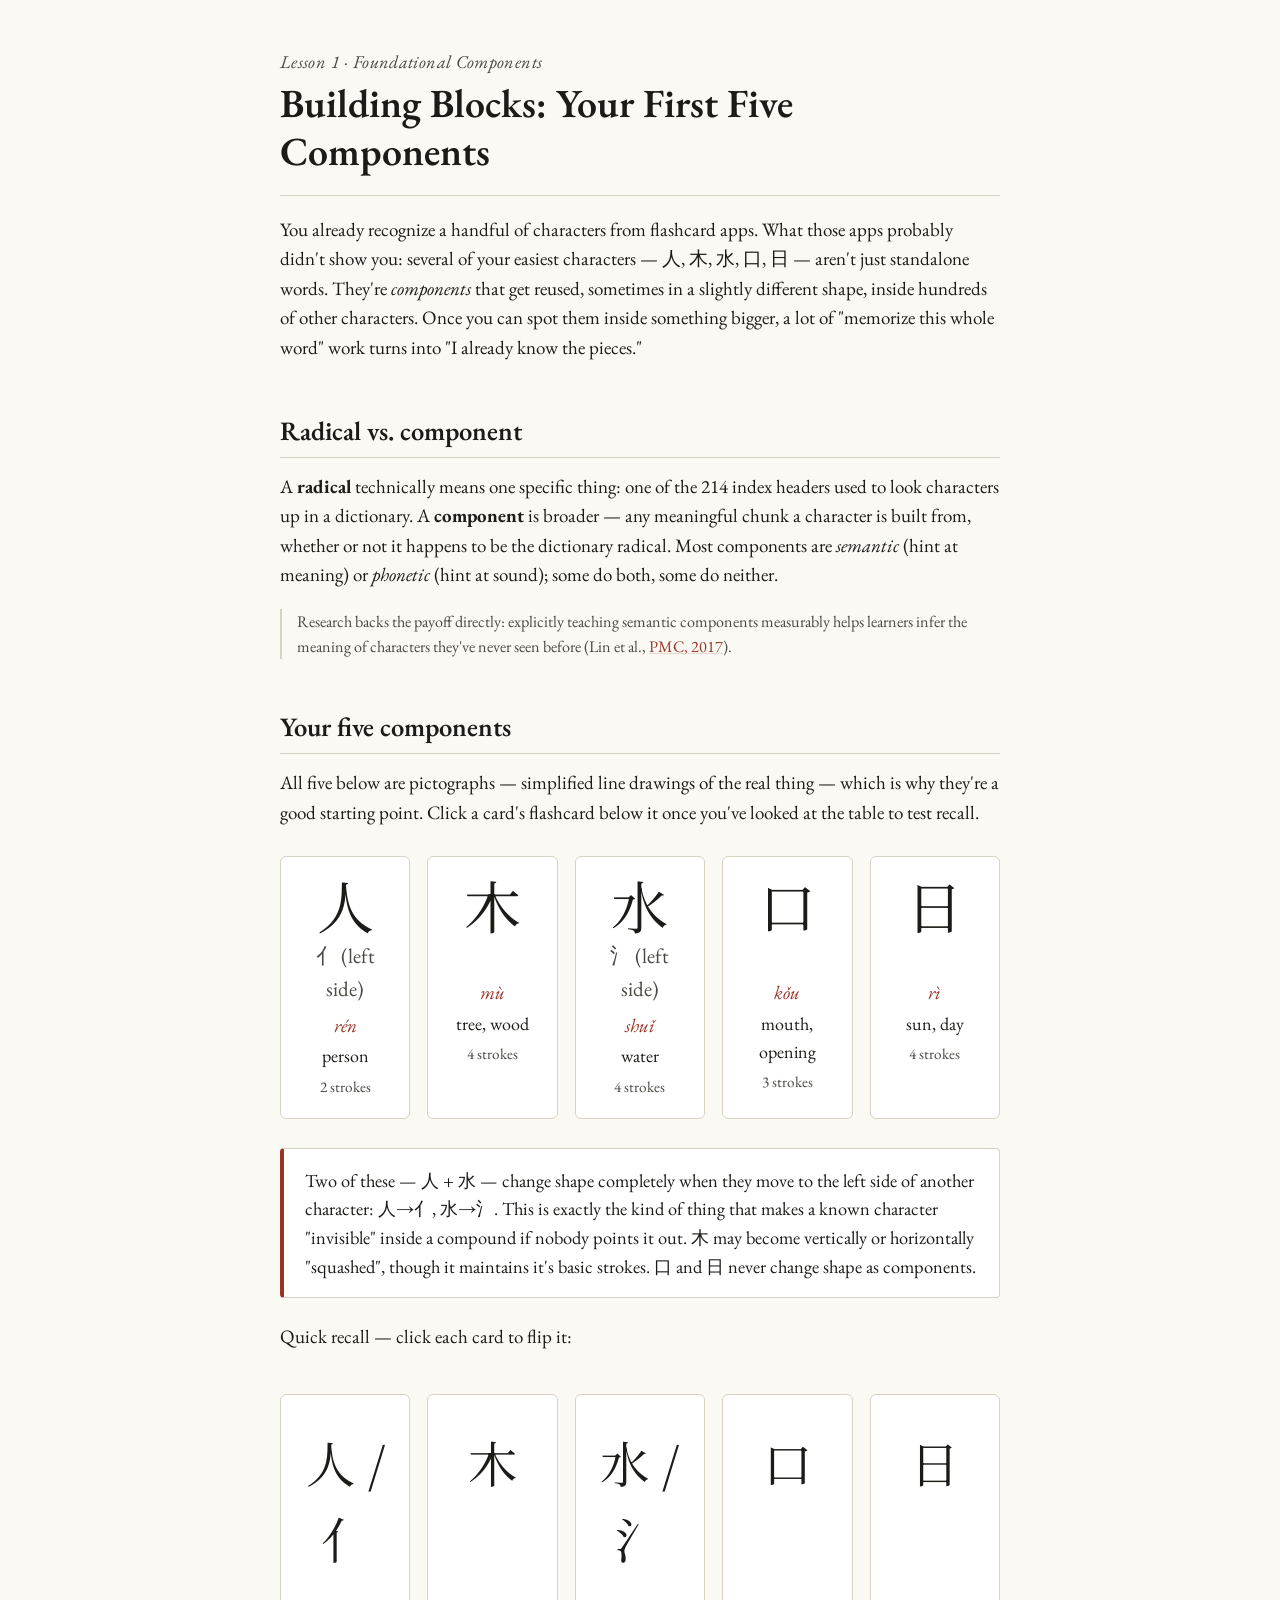
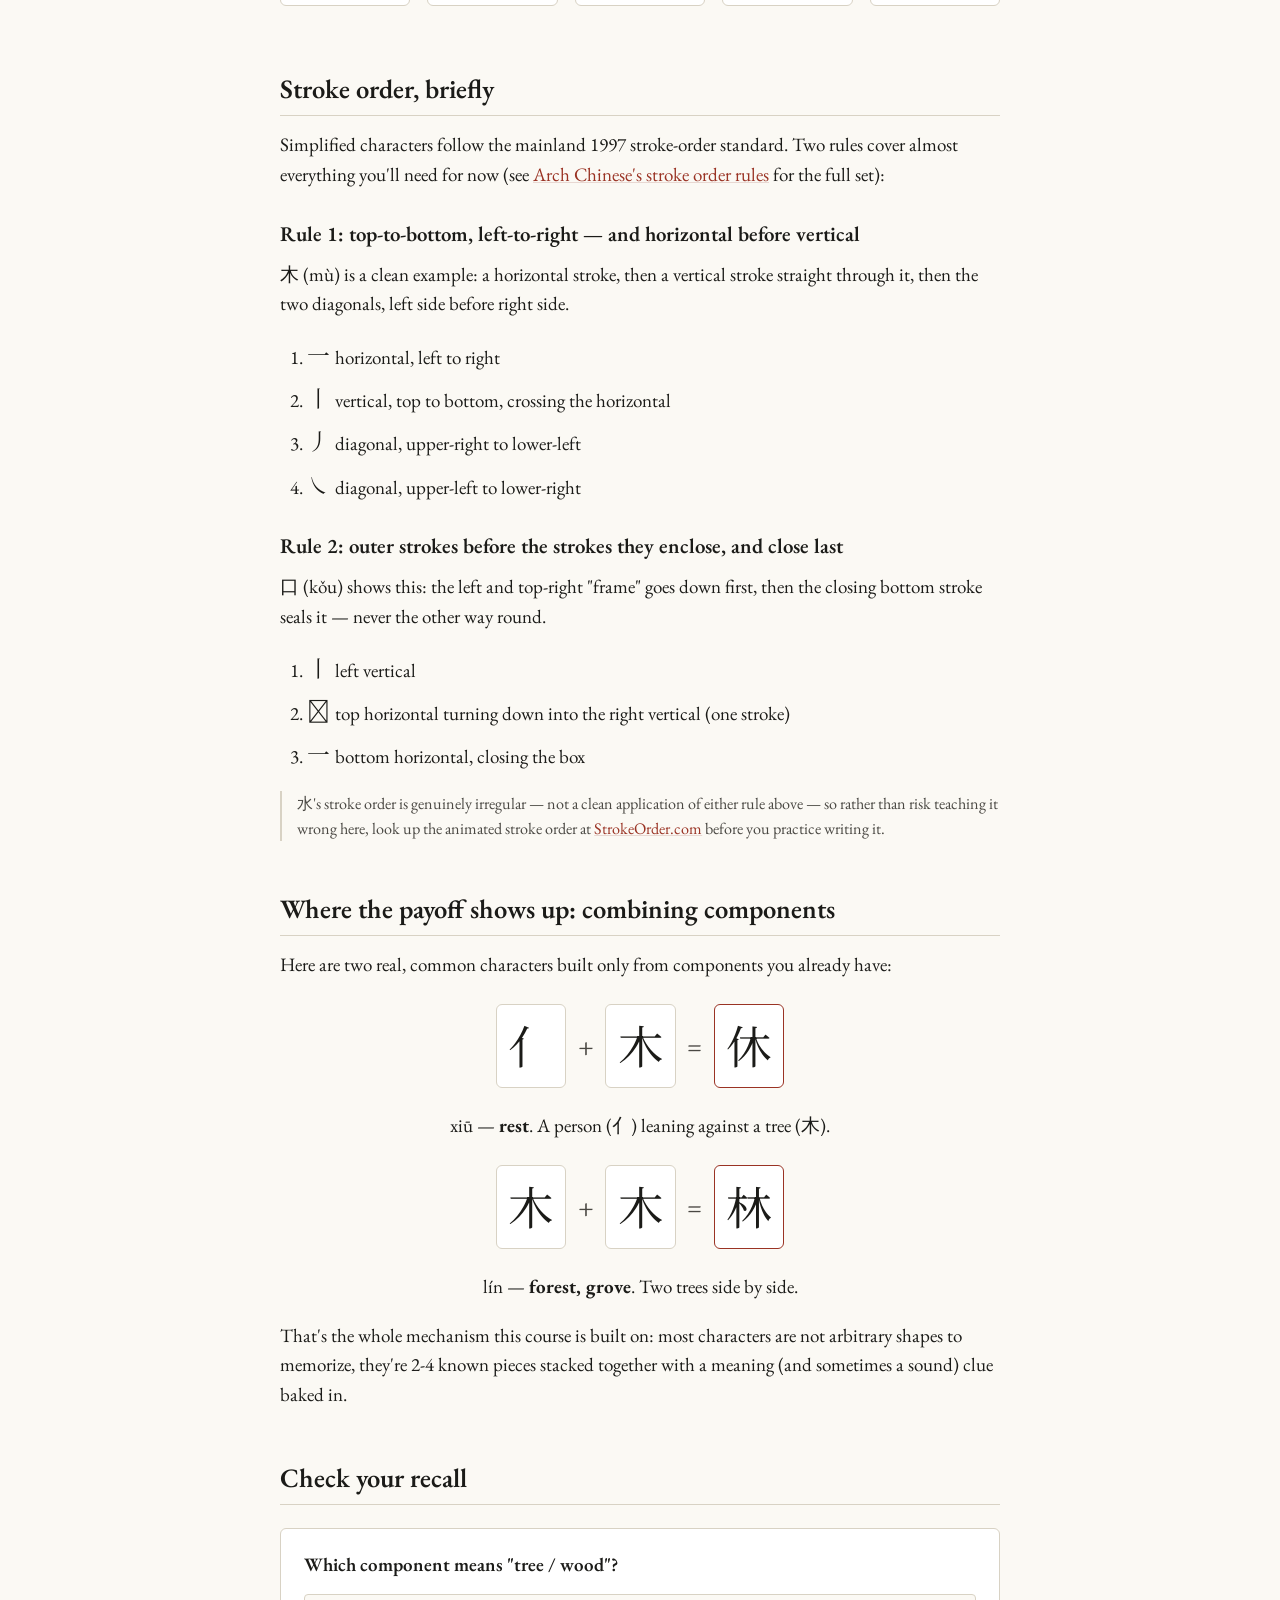
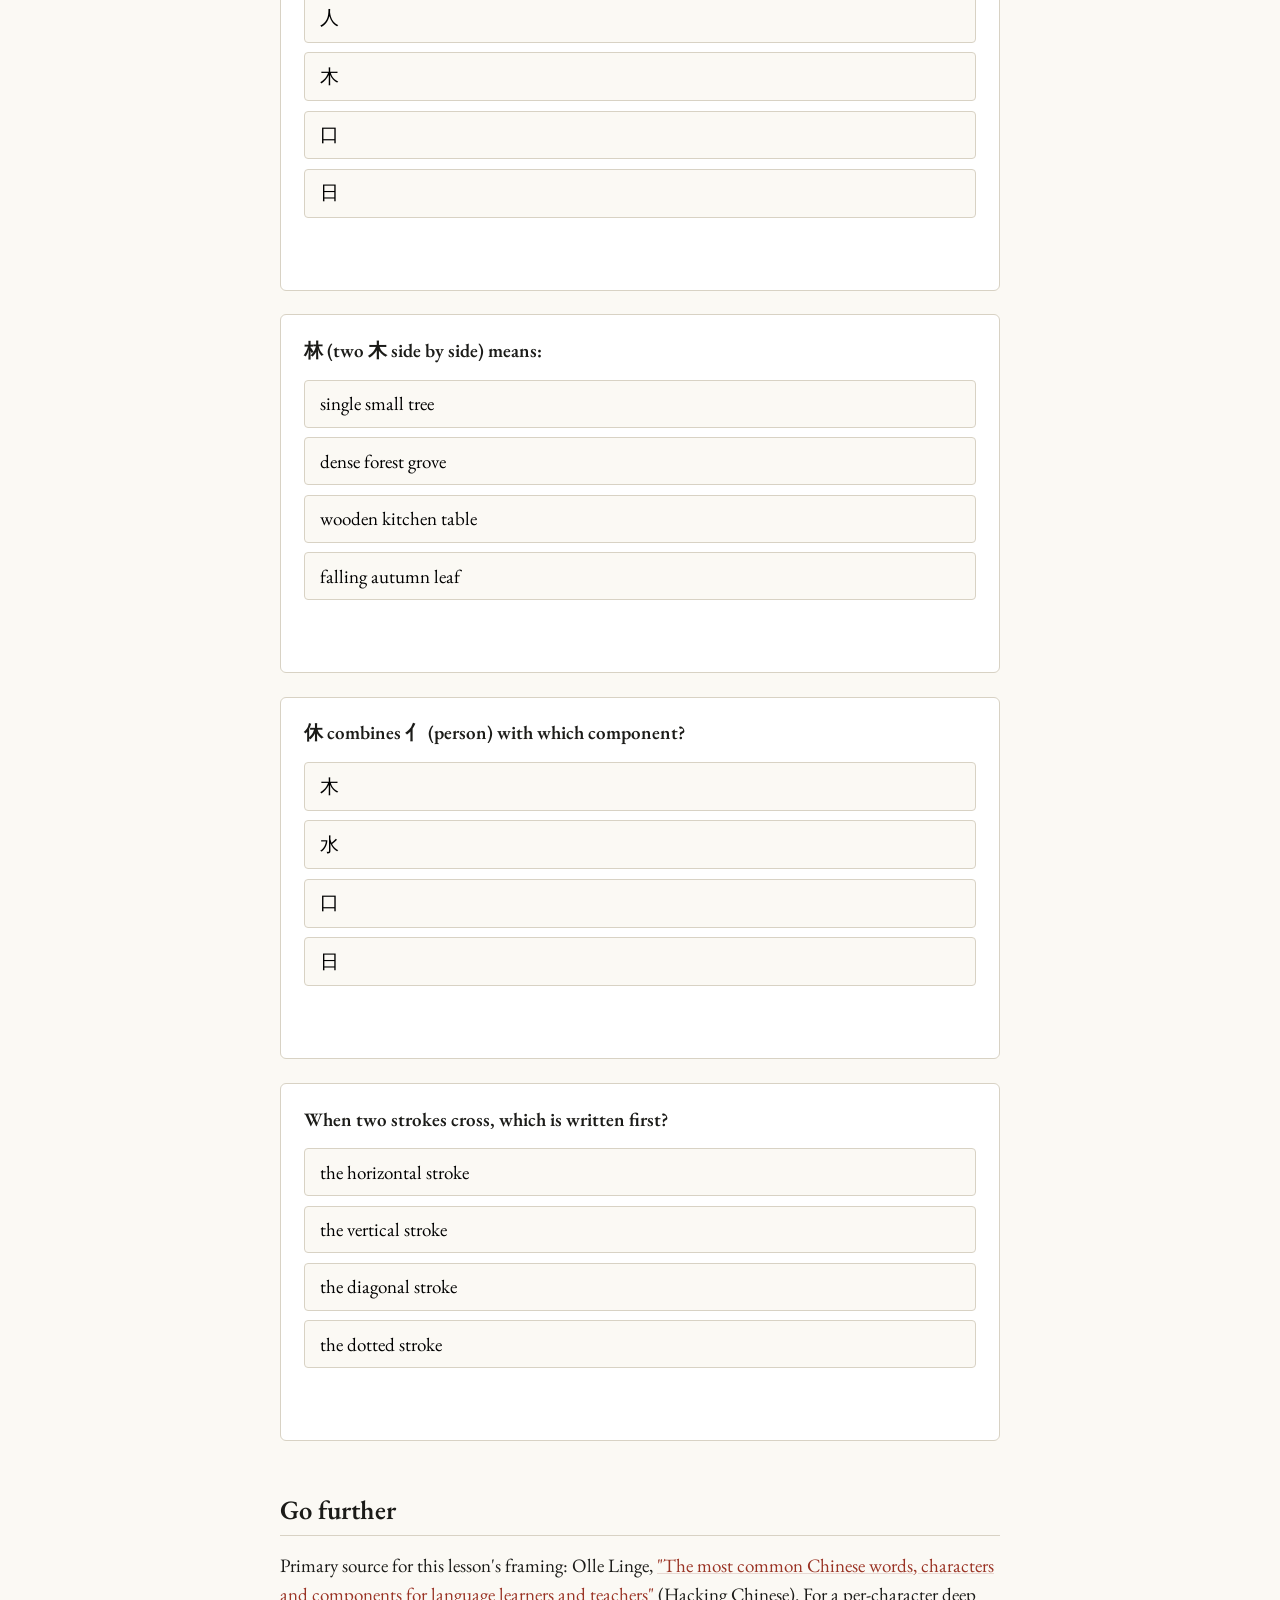
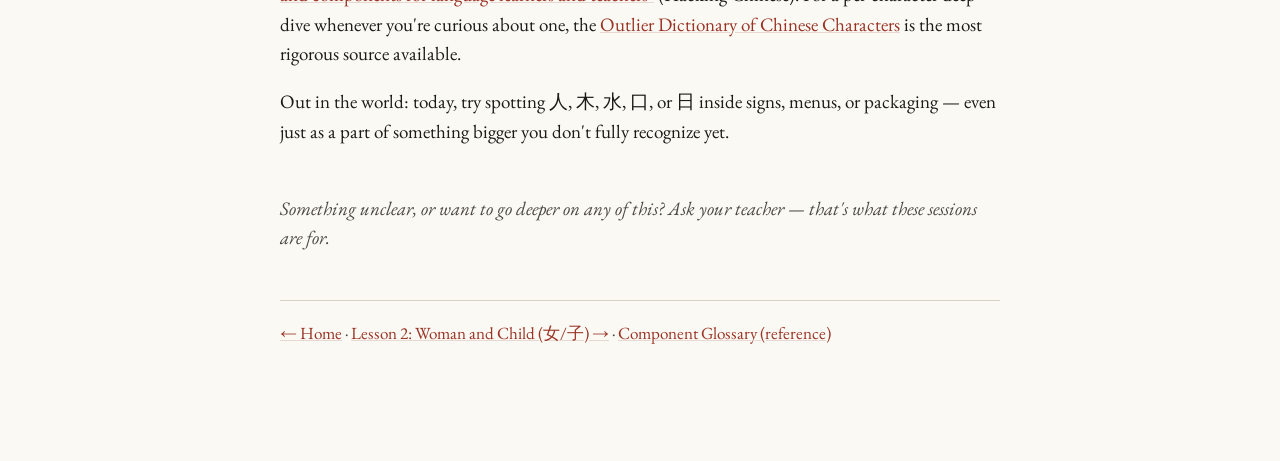
==== public_html/lessons/0001-foundational-components.html @ 195a49df "First commit" ====
<!DOCTYPE html>
<html lang="en">
<head>
<meta charset="UTF-8">
<title>Lesson 1 — Building Blocks: Your First Five Components</title>
<link rel="stylesheet" href="../assets/style.css">
</head>
<body>
<div class="page">

  <header class="lesson-header">
    <p class="kicker">Lesson 1 · Foundational Components</p>
    <h1>Building Blocks: Your First Five Components</h1>
  </header>

  <p>You already recognize a handful of characters from flashcard apps. What those apps probably didn't show you: several of your easiest characters — 人, 木, 水, 口, 日 — aren't just standalone words. They're <em>components</em> that get reused, sometimes in a slightly different shape, inside hundreds of other characters. Once you can spot them inside something bigger, a lot of "memorize this whole word" work turns into "I already know the pieces."</p>

  <h2>Radical vs. component</h2>
  <p>A <strong>radical</strong> technically means one specific thing: one of the 214 index headers used to look characters up in a dictionary. A <strong>component</strong> is broader — any meaningful chunk a character is built from, whether or not it happens to be the dictionary radical. Most components are <em>semantic</em> (hint at meaning) or <em>phonetic</em> (hint at sound); some do both, some do neither.
  <p class="sidenote">Research backs the payoff directly: explicitly teaching semantic components measurably helps learners infer the meaning of characters they've never seen before (Lin et al., <a href="https://www.ncbi.nlm.nih.gov/pmc/articles/PMC5660119/">PMC, 2017</a>).</p>

  <h2>Your five components</h2>
  <p>All five below are pictographs — simplified line drawings of the real thing — which is why they're a good starting point. Click a card's flashcard below it once you've looked at the table to test recall.</p>

  <div class="card-grid">
    <div class="char-card">
      <div class="glyph">人</div>
      <div class="variant">亻 (left side)</div>
      <div class="pinyin">rén</div>
      <div class="meaning">person</div>
      <div class="strokes">2 strokes</div>
    </div>
    <div class="char-card">
      <div class="glyph">木</div>
      <div class="variant">&nbsp;</div>
      <div class="pinyin">mù</div>
      <div class="meaning">tree, wood</div>
      <div class="strokes">4 strokes</div>
    </div>
    <div class="char-card">
      <div class="glyph">水</div>
      <div class="variant">氵 (left side)</div>
      <div class="pinyin">shuǐ</div>
      <div class="meaning">water</div>
      <div class="strokes">4 strokes</div>
    </div>
    <div class="char-card">
      <div class="glyph">口</div>
      <div class="variant">&nbsp;</div>
      <div class="pinyin">kǒu</div>
      <div class="meaning">mouth, opening</div>
      <div class="strokes">3 strokes</div>
    </div>
    <div class="char-card">
      <div class="glyph">日</div>
      <div class="variant">&nbsp;</div>
      <div class="pinyin">rì</div>
      <div class="meaning">sun, day</div>
      <div class="strokes">4 strokes</div>
    </div>
  </div>

  <div class="callout">
    Two of these — 人 + 水 — change shape completely when they move to the left side of another character: 人→亻, 水→氵. This is exactly the kind of thing that makes a known character "invisible" inside a compound if nobody points it out. 木 may become vertically or horizontally "squashed", though it maintains it's basic strokes. 口 and 日 never change shape as components.
  </div>

  <p>Quick recall — click each card to flip it:</p>
  <div class="card-grid">
    <div class="flashcard"><div class="front">人 / 亻</div><div class="back">rén — person</div></div>
    <div class="flashcard"><div class="front">木</div><div class="back">mù — tree, wood</div></div>
    <div class="flashcard"><div class="front">水 / 氵</div><div class="back">shuǐ — water</div></div>
    <div class="flashcard"><div class="front">口</div><div class="back">kǒu — mouth, opening</div></div>
    <div class="flashcard"><div class="front">日</div><div class="back">rì — sun, day</div></div>
  </div>

  <h2>Stroke order, briefly</h2>
  <p>Simplified characters follow the mainland 1997 stroke-order standard. Two rules cover almost everything you'll need for now (see <a href="https://www.archchinese.com/chinese_stroke_order_rules.html">Arch Chinese's stroke order rules</a> for the full set):</p>

  <h3>Rule 1: top-to-bottom, left-to-right — and horizontal before vertical</h3>
  <p>木 (mù) is a clean example: a horizontal stroke, then a vertical stroke straight through it, then the two diagonals, left side before right side.</p>
  <ol class="stroke-steps">
    <li><span class="stroke-glyph">一</span>horizontal, left to right</li>
    <li><span class="stroke-glyph">丨</span>vertical, top to bottom, crossing the horizontal</li>
    <li><span class="stroke-glyph">丿</span>diagonal, upper-right to lower-left</li>
    <li><span class="stroke-glyph">㇏</span>diagonal, upper-left to lower-right</li>
  </ol>

  <h3>Rule 2: outer strokes before the strokes they enclose, and close last</h3>
  <p>口 (kǒu) shows this: the left and top-right "frame" goes down first, then the closing bottom stroke seals it — never the other way round.</p>
  <ol class="stroke-steps">
    <li><span class="stroke-glyph">丨</span>left vertical</li>
    <li><span class="stroke-glyph">𠃍</span>top horizontal turning down into the right vertical (one stroke)</li>
    <li><span class="stroke-glyph">一</span>bottom horizontal, closing the box</li>
  </ol>

  <p class="sidenote">水's stroke order is genuinely irregular — not a clean application of either rule above — so rather than risk teaching it wrong here, look up the animated stroke order at <a href="https://www.strokeorder.com/">StrokeOrder.com</a> before you practice writing it.</p>

  <h2>Where the payoff shows up: combining components</h2>
  <p>Here are two real, common characters built only from components you already have:</p>

  <div class="breakdown">
    <span class="piece">亻</span><span class="op">+</span><span class="piece">木</span><span class="eq">=</span><span class="result">休</span>
  </div>
  <p style="text-align:center">xiū — <strong>rest</strong>. A person (亻) leaning against a tree (木).</p>

  <div class="breakdown">
    <span class="piece">木</span><span class="op">+</span><span class="piece">木</span><span class="eq">=</span><span class="result">林</span>
  </div>
  <p style="text-align:center">lín — <strong>forest, grove</strong>. Two trees side by side.</p>

  <p>That's the whole mechanism this course is built on: most characters are not arbitrary shapes to memorize, they're 2-4 known pieces stacked together with a meaning (and sometimes a sound) clue baked in.</p>

  <h2>Check your recall</h2>

  <div class="quiz-mc" data-answer="2">
    <p class="quiz-question">Which component means "tree / wood"?</p>
    <div class="quiz-options">
      <button>人</button>
      <button>木</button>
      <button>口</button>
      <button>日</button>
    </div>
    <p class="quiz-feedback"></p>
  </div>

  <div class="quiz-mc" data-answer="2">
    <p class="quiz-question">林 (two 木 side by side) means:</p>
    <div class="quiz-options">
      <button>single small tree</button>
      <button>dense forest grove</button>
      <button>wooden kitchen table</button>
      <button>falling autumn leaf</button>
    </div>
    <p class="quiz-feedback"></p>
  </div>

  <div class="quiz-mc" data-answer="1">
    <p class="quiz-question">休 combines 亻 (person) with which component?</p>
    <div class="quiz-options">
      <button>木</button>
      <button>水</button>
      <button>口</button>
      <button>日</button>
    </div>
    <p class="quiz-feedback"></p>
  </div>

  <div class="quiz-mc" data-answer="1">
    <p class="quiz-question">When two strokes cross, which is written first?</p>
    <div class="quiz-options">
      <button>the horizontal stroke</button>
      <button>the vertical stroke</button>
      <button>the diagonal stroke</button>
      <button>the dotted stroke</button>
    </div>
    <p class="quiz-feedback"></p>
  </div>

  <h2>Go further</h2>
  <p>Primary source for this lesson's framing: Olle Linge, <a href="https://www.hackingchinese.com/the-most-common-chinese-words-characters-and-components-for-language-learners-and-teachers/">"The most common Chinese words, characters and components for language learners and teachers"</a> (Hacking Chinese). For a per-character deep dive whenever you're curious about one, the <a href="https://www.outlier-linguistics.com/products/outlier-dictionary-of-chinese-characters">Outlier Dictionary of Chinese Characters</a> is the most rigorous source available.</p>

  <p>Out in the world: today, try spotting 人, 木, 水, 口, or 日 inside signs, menus, or packaging — even just as a part of something bigger you don't fully recognize yet.</p>

  <p class="ask-teacher">Something unclear, or want to go deeper on any of this? Ask your teacher — that's what these sessions are for.</p>

  <nav class="lesson-nav">
    <a href="../index.html">← Home</a> ·
    <a href="0002-woman-and-child.html">Lesson 2: Woman and Child (女/子) →</a> ·
    <a href="../reference/components-glossary.html">Component Glossary (reference)</a>
  </nav>

</div>
<script src="../assets/quiz.js"></script>
</body>
</html>
---- public_html/assets/style.css ----
/* Shared stylesheet for the Simplified Hanzi teaching workspace.
   Tufte-influenced: generous whitespace, restrained color, type does the work. */

@import url('https://fonts.googleapis.com/css2?family=Noto+Serif+SC:wght@400;500;700&family=EB+Garamond:ital,wght@0,400;0,600;1,400&display=swap');

:root {
  --paper: #fbf9f4;
  --ink: #1b1b18;
  --ink-soft: #4a4843;
  --rule: #d8d2c4;
  --accent: #9a3324;
  --accent-soft: #e8d8d2;
  --good: #2f6f4f;
  --good-soft: #dcebe2;
  --bad: #9a3324;
  --bad-soft: #f3ddd8;
  --card: #ffffff;
  --max-width: 720px;
}

* { box-sizing: border-box; }

html { font-size: 19px; }

body {
  margin: 0;
  padding: 0 1.5rem 6rem;
  background: var(--paper);
  color: var(--ink);
  font-family: 'EB Garamond', 'Iowan Old Style', Georgia, serif;
  line-height: 1.55;
}

.page {
  max-width: var(--max-width);
  margin: 0 auto;
}

header.lesson-header {
  padding-top: 2.5rem;
  margin-bottom: 1rem;
  border-bottom: 1px solid var(--rule);
}

header.lesson-header .kicker {
  font-family: 'EB Garamond', serif;
  font-style: italic;
  color: var(--ink-soft);
  font-size: 0.95rem;
  letter-spacing: 0.02em;
  margin: 0 0 0.25rem;
}

h1 {
  font-size: 2.1rem;
  font-weight: 600;
  margin: 0 0 1rem;
  line-height: 1.2;
}

h2 {
  font-size: 1.4rem;
  font-weight: 600;
  margin: 2.5rem 0 0.75rem;
  border-bottom: 1px solid var(--rule);
  padding-bottom: 0.3rem;
}

h3 {
  font-size: 1.1rem;
  font-weight: 600;
  margin: 1.5rem 0 0.5rem;
}

p { margin: 0 0 1rem; }

a { color: var(--accent); text-decoration: underline; text-decoration-color: var(--accent-soft); }
a:hover { text-decoration-color: var(--accent); }

.hanzi, .han {
  font-family: 'Noto Serif SC', 'Songti SC', 'PingFang SC', 'Microsoft YaHei', serif;
}

/* --- Component / character cards --- */

.card-grid {
  display: grid;
  grid-template-columns: repeat(auto-fit, minmax(130px, 1fr));
  gap: 0.9rem;
  margin: 1.5rem 0;
}

.char-card {
  background: var(--card);
  border: 1px solid var(--rule);
  border-radius: 6px;
  padding: 1rem 0.75rem;
  text-align: center;
}

.char-card .glyph {
  font-family: 'Noto Serif SC', 'Songti SC', serif;
  font-size: 3rem;
  line-height: 1;
  margin-bottom: 0.4rem;
}

.char-card .variant {
  font-size: 1.1rem;
  color: var(--ink-soft);
}

.char-card .pinyin {
  font-style: italic;
  color: var(--accent);
  margin: 0.3rem 0 0.1rem;
}

.char-card .meaning {
  font-size: 0.95rem;
}

.char-card .strokes {
  font-size: 0.8rem;
  color: var(--ink-soft);
  margin-top: 0.3rem;
}

/* --- Reference tables --- */

table.ref-table {
  width: 100%;
  border-collapse: collapse;
  margin: 1.25rem 0;
  font-size: 0.95rem;
}

table.ref-table th, table.ref-table td {
  border-bottom: 1px solid var(--rule);
  padding: 0.5rem 0.6rem;
  text-align: left;
  vertical-align: top;
}

table.ref-table th {
  font-weight: 600;
  border-bottom: 2px solid var(--ink);
}

table.ref-table .glyph-cell {
  font-family: 'Noto Serif SC', 'Songti SC', serif;
  font-size: 1.6rem;
  white-space: nowrap;
}

/* --- Breakdown diagram (component -> character) --- */

.breakdown {
  display: flex;
  align-items: center;
  gap: 0.6rem;
  justify-content: center;
  margin: 1.25rem 0;
  flex-wrap: wrap;
}

.breakdown .piece, .breakdown .result {
  font-family: 'Noto Serif SC', 'Songti SC', serif;
  font-size: 2.4rem;
  background: var(--card);
  border: 1px solid var(--rule);
  border-radius: 6px;
  padding: 0.3rem 0.6rem;
}

.breakdown .result {
  border-color: var(--accent);
}

.breakdown .op, .breakdown .eq {
  font-size: 1.4rem;
  color: var(--ink-soft);
}

/* --- Stroke order step list --- */

ol.stroke-steps {
  padding-left: 1.4rem;
}
ol.stroke-steps li {
  margin-bottom: 0.4rem;
}
ol.stroke-steps .stroke-glyph {
  font-family: 'Noto Serif SC', 'Songti SC', serif;
  font-size: 1.2rem;
  margin-right: 0.3rem;
}

/* --- Sidenote (Tufte-style margin note, falls back inline on narrow viewports) --- */

.sidenote {
  font-size: 0.85rem;
  color: var(--ink-soft);
  border-left: 2px solid var(--rule);
  padding-left: 0.8rem;
  margin: 1rem 0;
}

/* --- Callouts --- */

.callout {
  background: var(--card);
  border: 1px solid var(--rule);
  border-left: 4px solid var(--accent);
  border-radius: 4px;
  padding: 0.9rem 1.1rem;
  margin: 1.25rem 0;
  font-size: 0.97rem;
}

.callout.tip { border-left-color: var(--good); }

/* --- Flashcards (assets/quiz.js) --- */

.flashcard {
  background: var(--card);
  border: 1px solid var(--rule);
  border-radius: 6px;
  padding: 1.5rem 1rem;
  text-align: center;
  cursor: pointer;
  user-select: none;
  margin: 0.75rem 0;
}

.flashcard .front {
  font-family: 'Noto Serif SC', 'Songti SC', serif;
  font-size: 2.6rem;
}

.flashcard .back {
  display: none;
  margin-top: 0.6rem;
  color: var(--ink-soft);
  font-size: 0.95rem;
}

.flashcard.revealed .back { display: block; }

.flashcard .hint {
  font-size: 0.8rem;
  color: var(--ink-soft);
  margin-top: 0.5rem;
}

/* --- Multiple choice quiz --- */

.quiz-mc {
  background: var(--card);
  border: 1px solid var(--rule);
  border-radius: 6px;
  padding: 1.1rem 1.2rem;
  margin: 1.25rem 0;
}

.quiz-mc .quiz-question {
  font-weight: 600;
  margin-bottom: 0.75rem;
}

.quiz-mc .quiz-options {
  display: flex;
  flex-direction: column;
  gap: 0.5rem;
}

.quiz-mc .quiz-options button {
  font-family: inherit;
  font-size: 1rem;
  text-align: left;
  background: var(--paper);
  border: 1px solid var(--rule);
  border-radius: 4px;
  padding: 0.55rem 0.8rem;
  cursor: pointer;
}

.quiz-mc .quiz-options button:hover { border-color: var(--ink-soft); }

.quiz-mc .quiz-options button.correct {
  background: var(--good-soft);
  border-color: var(--good);
}

.quiz-mc .quiz-options button.incorrect {
  background: var(--bad-soft);
  border-color: var(--bad);
}

.quiz-mc .quiz-options button:disabled { cursor: default; }

.quiz-mc .quiz-feedback {
  margin-top: 0.6rem;
  font-size: 0.9rem;
  min-height: 1.2em;
}

/* --- Nav / footer --- */

nav.lesson-nav, footer.lesson-footer {
  margin-top: 2.5rem;
  padding-top: 1rem;
  border-top: 1px solid var(--rule);
  font-size: 0.9rem;
  color: var(--ink-soft);
}

.ask-teacher {
  margin-top: 2.5rem;
  font-style: italic;
  color: var(--ink-soft);
}

@media print {
  body { background: #fff; padding: 0; }
  .quiz-mc, .flashcard, nav.lesson-nav, .ask-teacher { display: none; }
  a { color: var(--ink); text-decoration: none; }
}
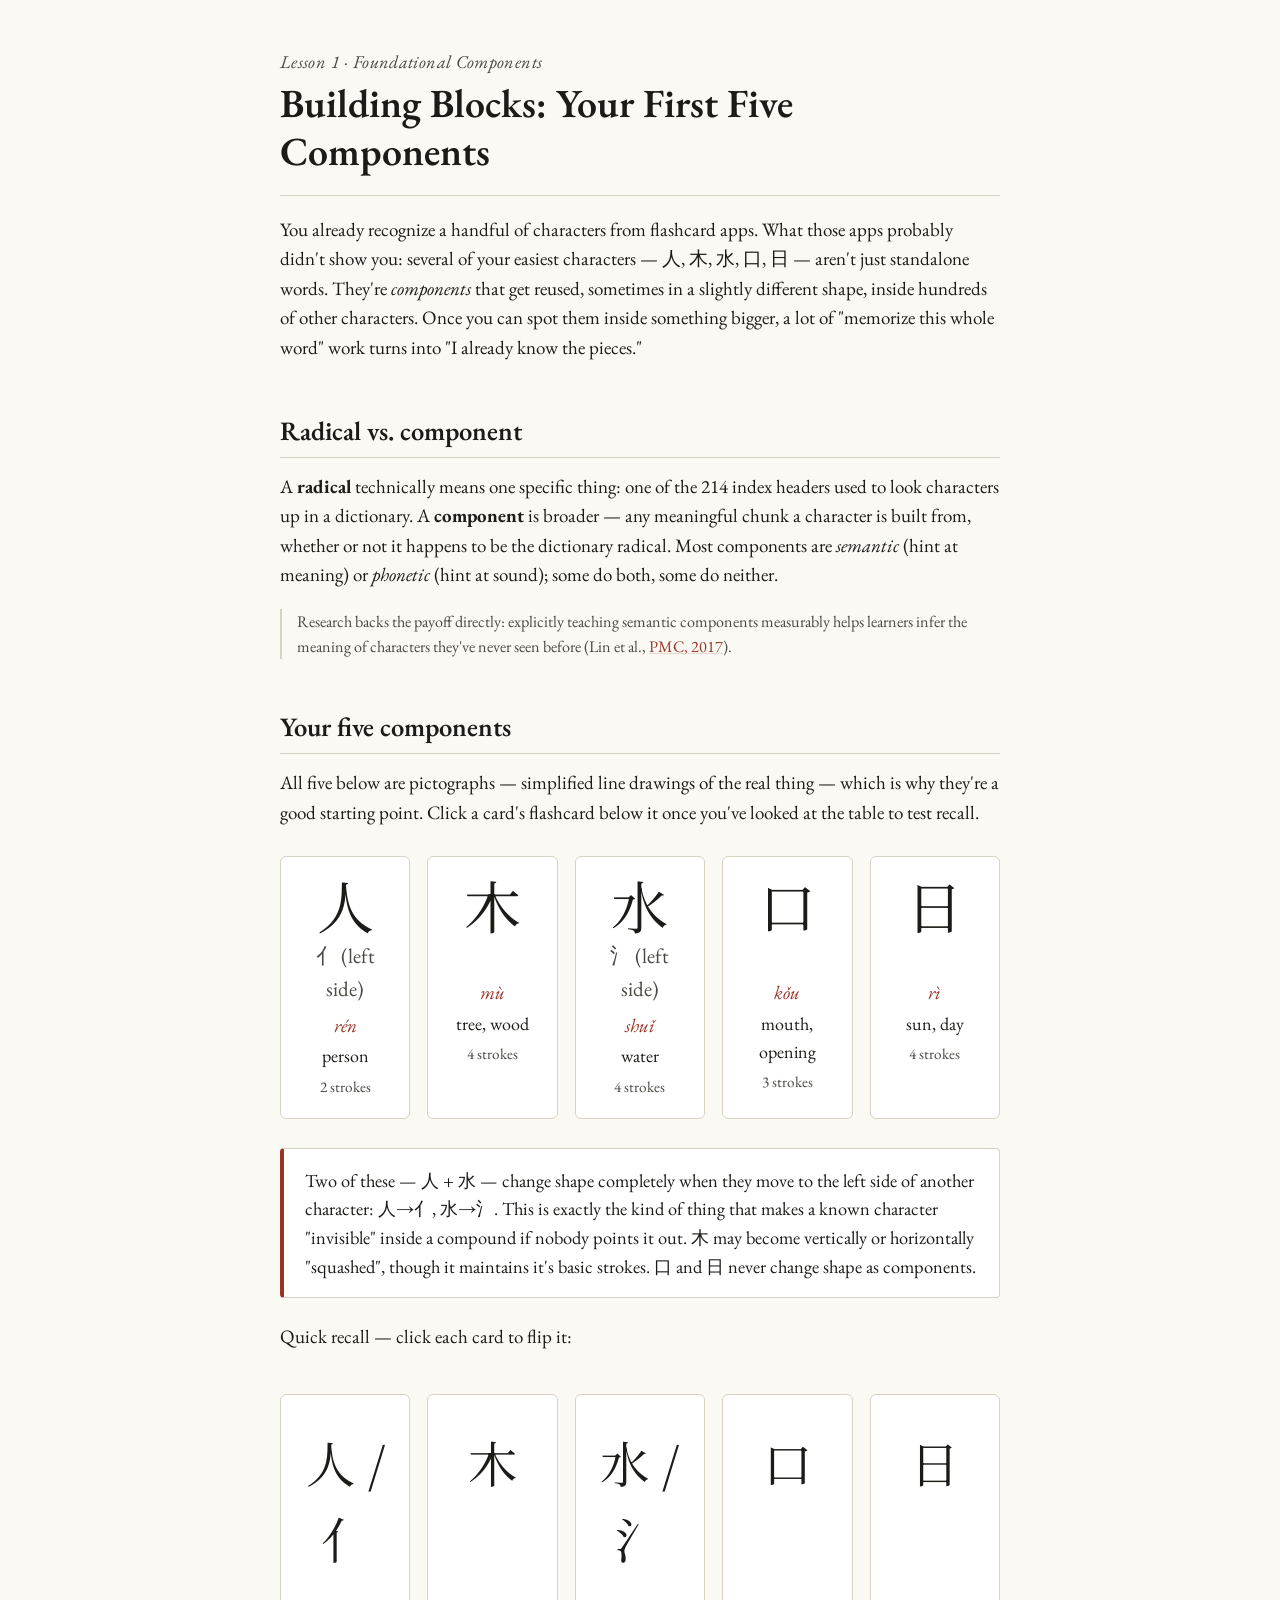
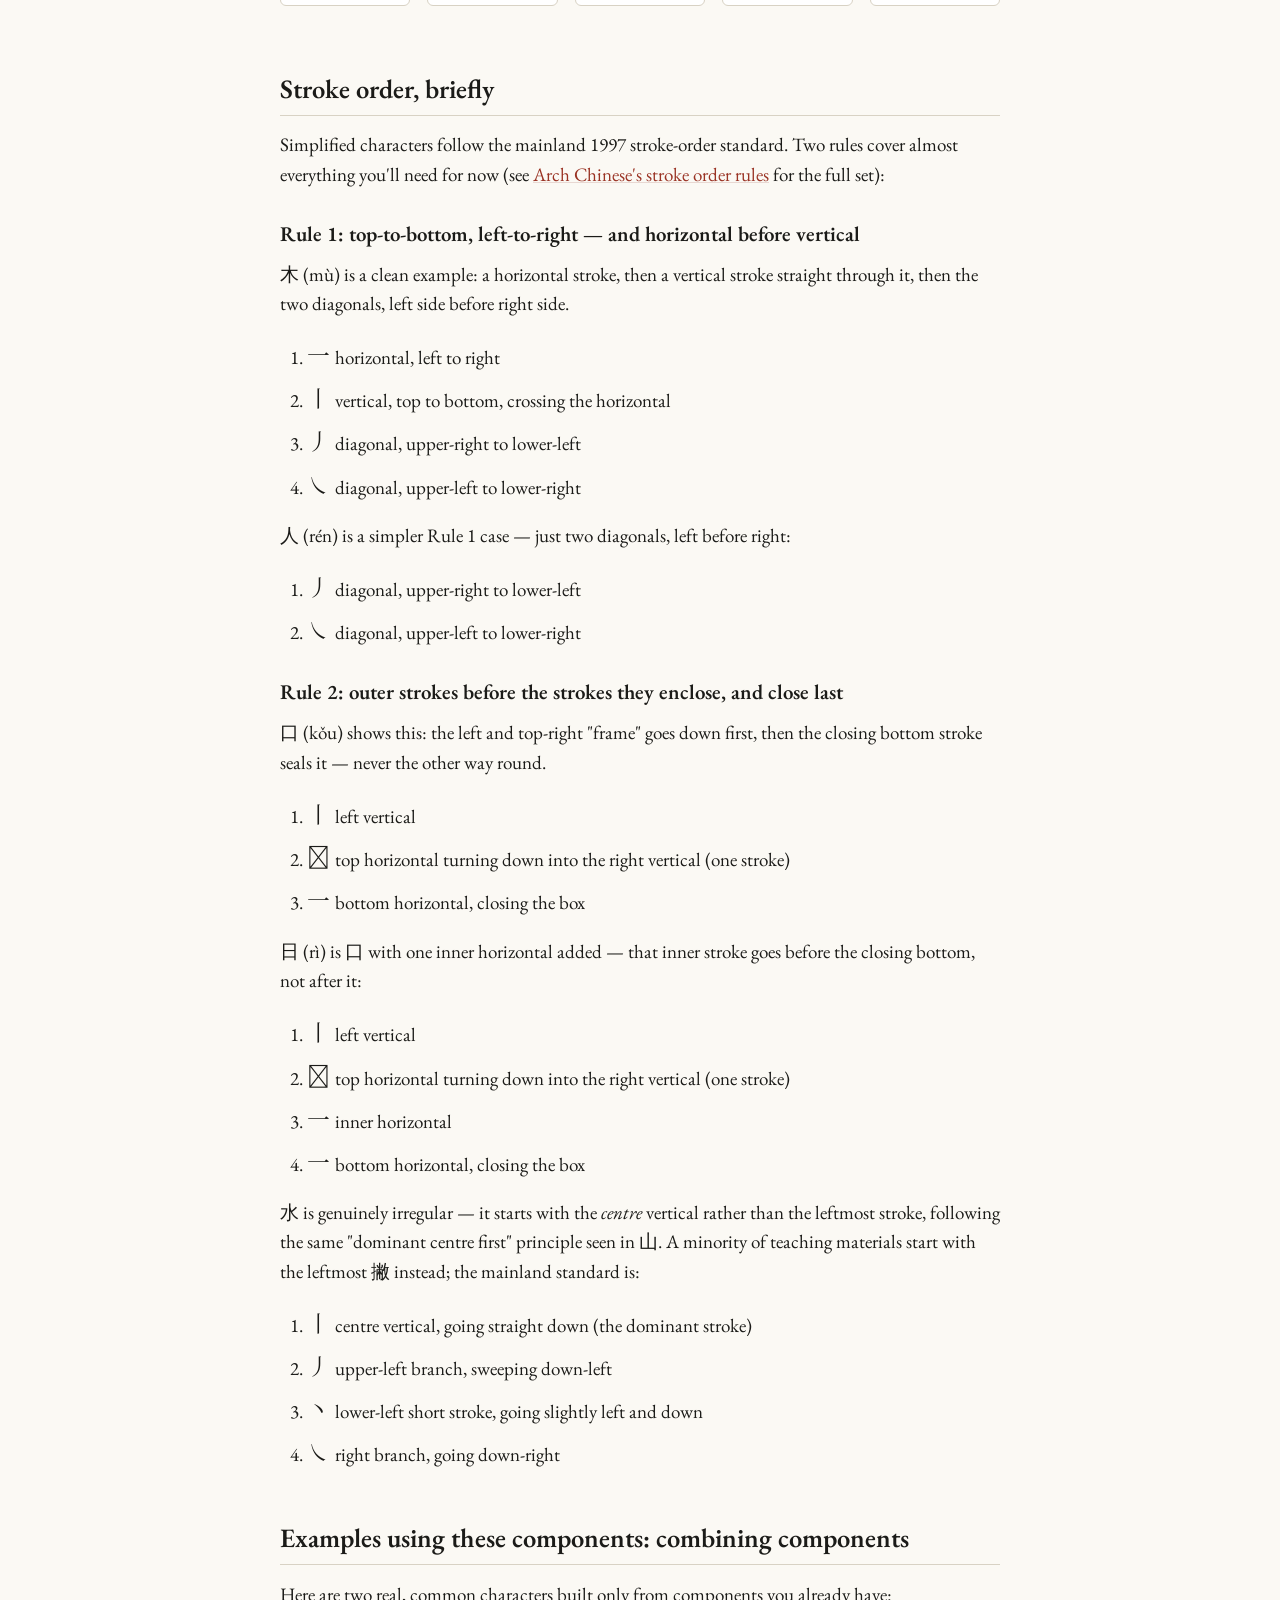
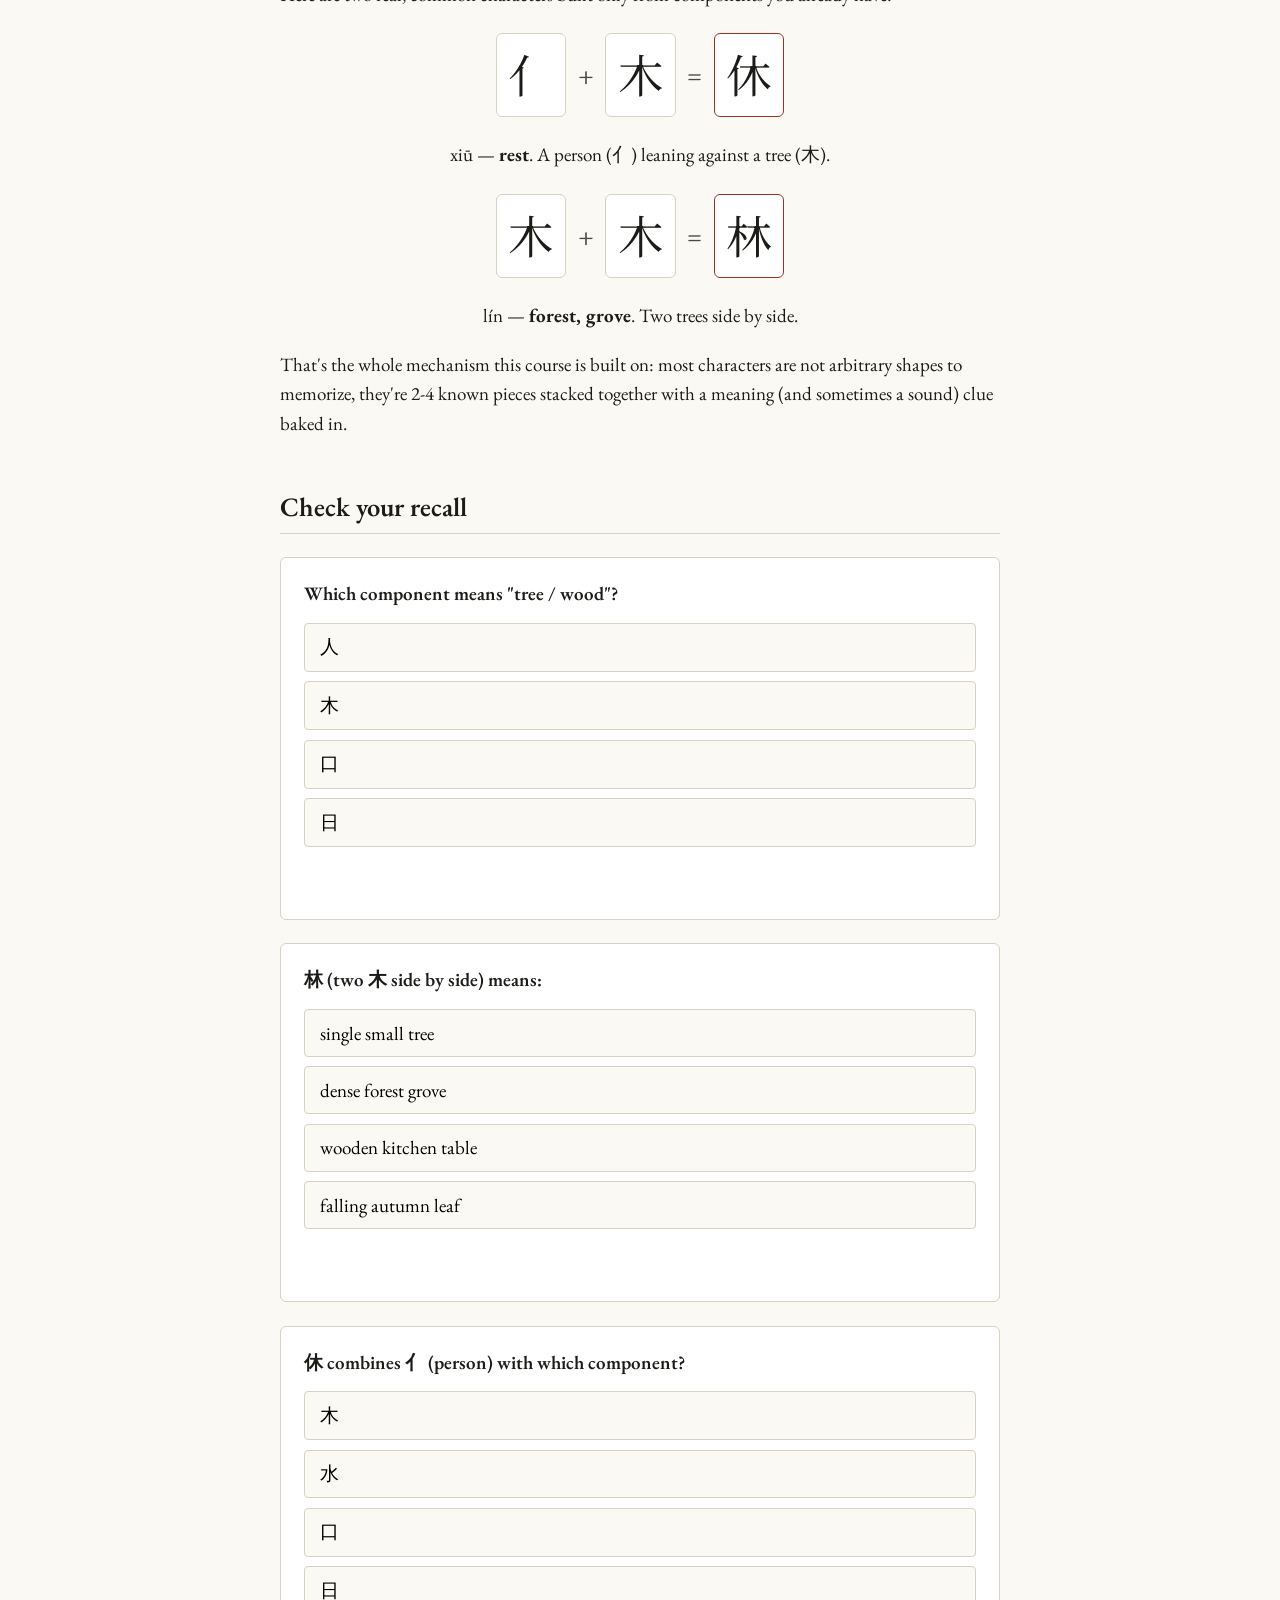
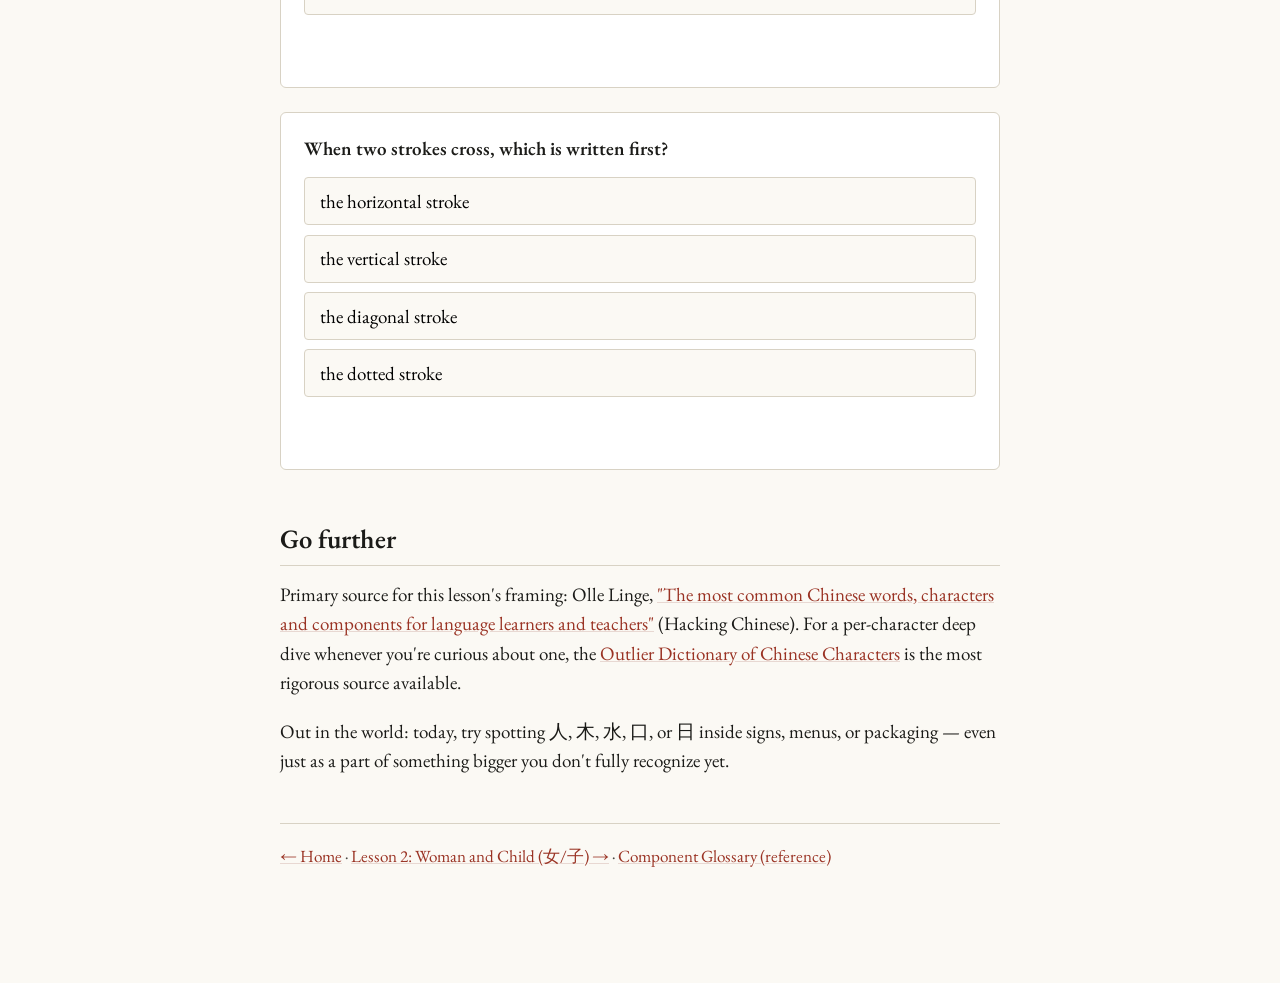
==== commit dfb7f326: "Add stroke order to all lessons" ====
--- a/public_html/lessons/0001-foundational-components.html
+++ b/public_html/lessons/0001-foundational-components.html
@@ -2,6 +2,7 @@
 <html lang="en">
 <head>
 <meta charset="UTF-8">
+  <meta name="viewport" content="width=device-width, initial-scale=1">
 <title>Lesson 1 — Building Blocks: Your First Five Components</title>
 <link rel="stylesheet" href="../assets/style.css">
 </head>
@@ -84,6 +85,11 @@
     <li><span class="stroke-glyph">丿</span>diagonal, upper-right to lower-left</li>
     <li><span class="stroke-glyph">㇏</span>diagonal, upper-left to lower-right</li>
   </ol>
+  <p>人 (rén) is a simpler Rule 1 case — just two diagonals, left before right:</p>
+  <ol class="stroke-steps">
+    <li><span class="stroke-glyph">丿</span>diagonal, upper-right to lower-left</li>
+    <li><span class="stroke-glyph">㇏</span>diagonal, upper-left to lower-right</li>
+  </ol>
 
   <h3>Rule 2: outer strokes before the strokes they enclose, and close last</h3>
   <p>口 (kǒu) shows this: the left and top-right "frame" goes down first, then the closing bottom stroke seals it — never the other way round.</p>
@@ -92,10 +98,23 @@
     <li><span class="stroke-glyph">𠃍</span>top horizontal turning down into the right vertical (one stroke)</li>
     <li><span class="stroke-glyph">一</span>bottom horizontal, closing the box</li>
   </ol>
+  <p>日 (rì) is 口 with one inner horizontal added — that inner stroke goes before the closing bottom, not after it:</p>
+  <ol class="stroke-steps">
+    <li><span class="stroke-glyph">丨</span>left vertical</li>
+    <li><span class="stroke-glyph">𠃍</span>top horizontal turning down into the right vertical (one stroke)</li>
+    <li><span class="stroke-glyph">一</span>inner horizontal</li>
+    <li><span class="stroke-glyph">一</span>bottom horizontal, closing the box</li>
+  </ol>
 
-  <p class="sidenote">水's stroke order is genuinely irregular — not a clean application of either rule above — so rather than risk teaching it wrong here, look up the animated stroke order at <a href="https://www.strokeorder.com/">StrokeOrder.com</a> before you practice writing it.</p>
+  <p>水 is genuinely irregular — it starts with the <em>centre</em> vertical rather than the leftmost stroke, following the same "dominant centre first" principle seen in 山. A minority of teaching materials start with the leftmost 撇 instead; the mainland standard is:</p>
+  <ol class="stroke-steps">
+    <li><span class="stroke-glyph">丨</span>centre vertical, going straight down (the dominant stroke)</li>
+    <li><span class="stroke-glyph">丿</span>upper-left branch, sweeping down-left</li>
+    <li><span class="stroke-glyph">丶</span>lower-left short stroke, going slightly left and down</li>
+    <li><span class="stroke-glyph">㇏</span>right branch, going down-right</li>
+  </ol>
 
-  <h2>Where the payoff shows up: combining components</h2>
+  <h2>Examples using these components: combining components</h2>
   <p>Here are two real, common characters built only from components you already have:</p>
 
   <div class="breakdown">
@@ -161,8 +180,6 @@
 
   <p>Out in the world: today, try spotting 人, 木, 水, 口, or 日 inside signs, menus, or packaging — even just as a part of something bigger you don't fully recognize yet.</p>
 
-  <p class="ask-teacher">Something unclear, or want to go deeper on any of this? Ask your teacher — that's what these sessions are for.</p>
-
   <nav class="lesson-nav">
     <a href="../index.html">← Home</a> ·
     <a href="0002-woman-and-child.html">Lesson 2: Woman and Child (女/子) →</a> ·
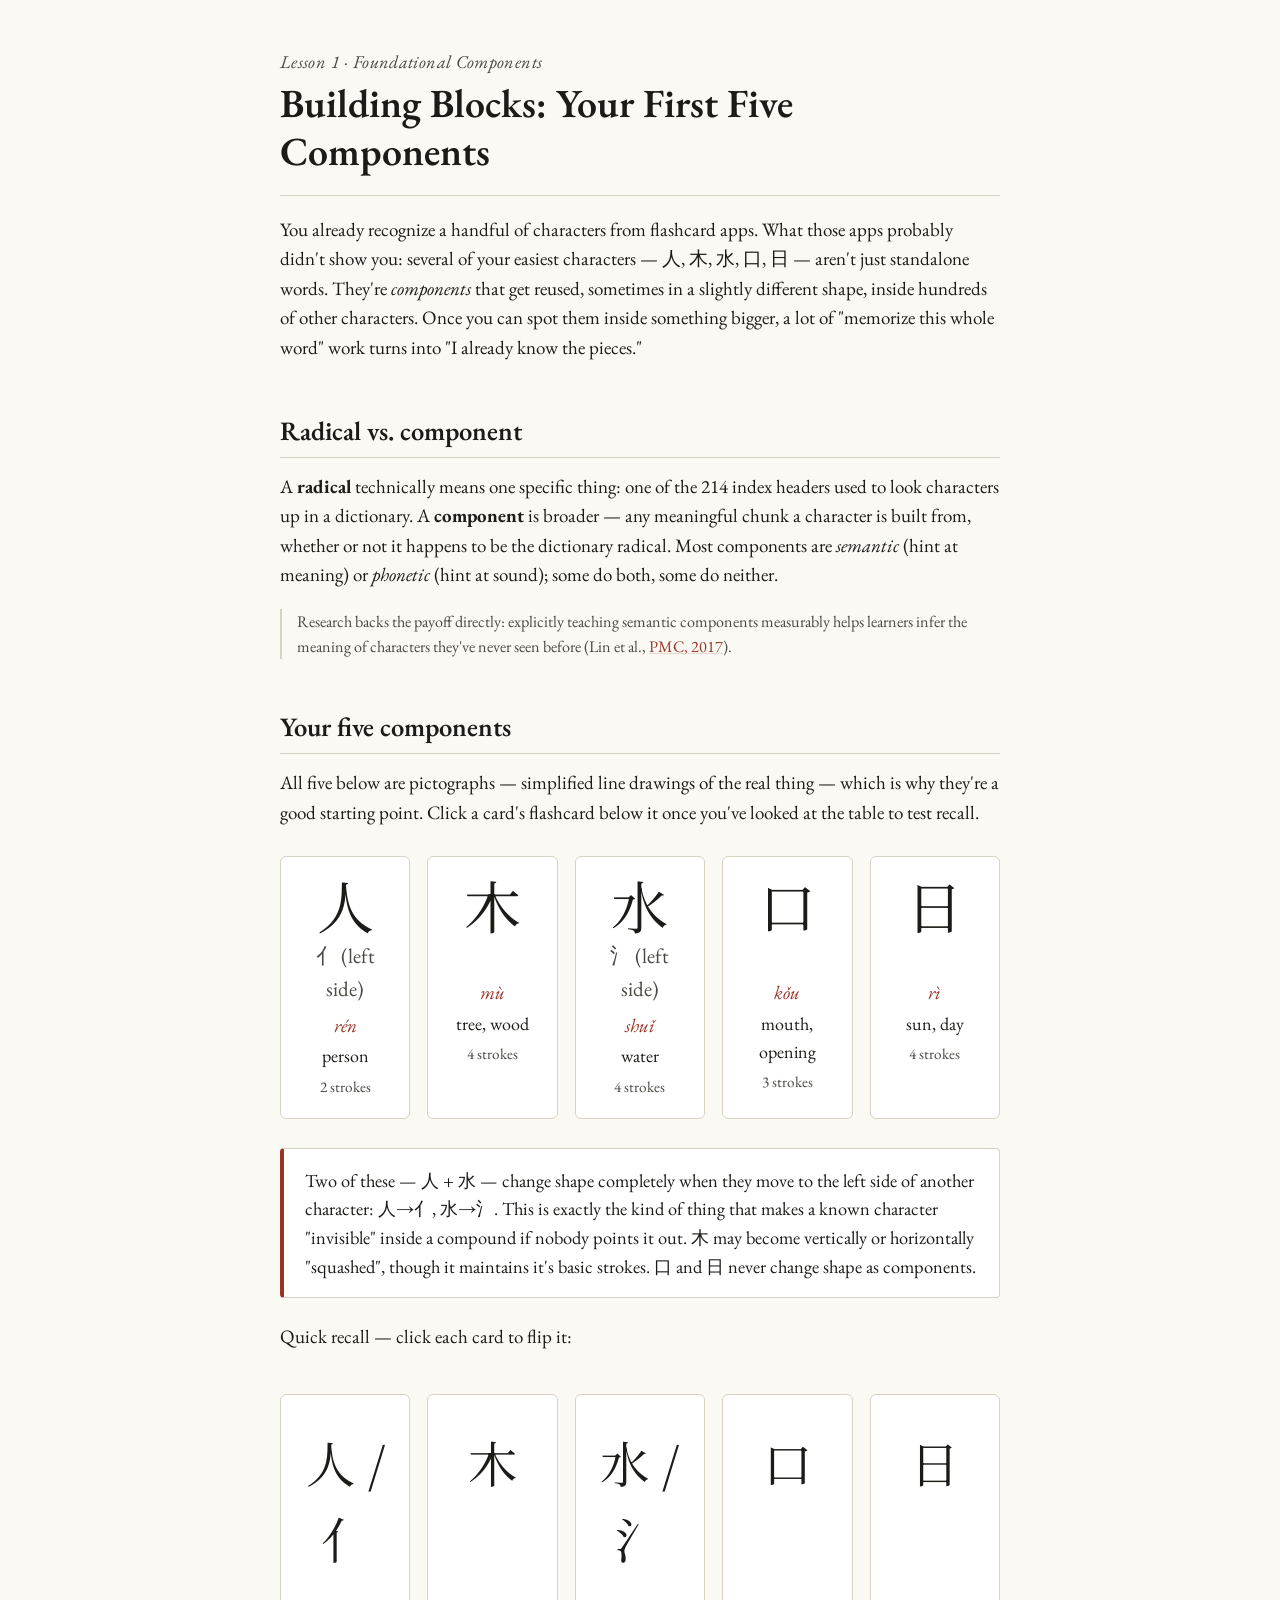
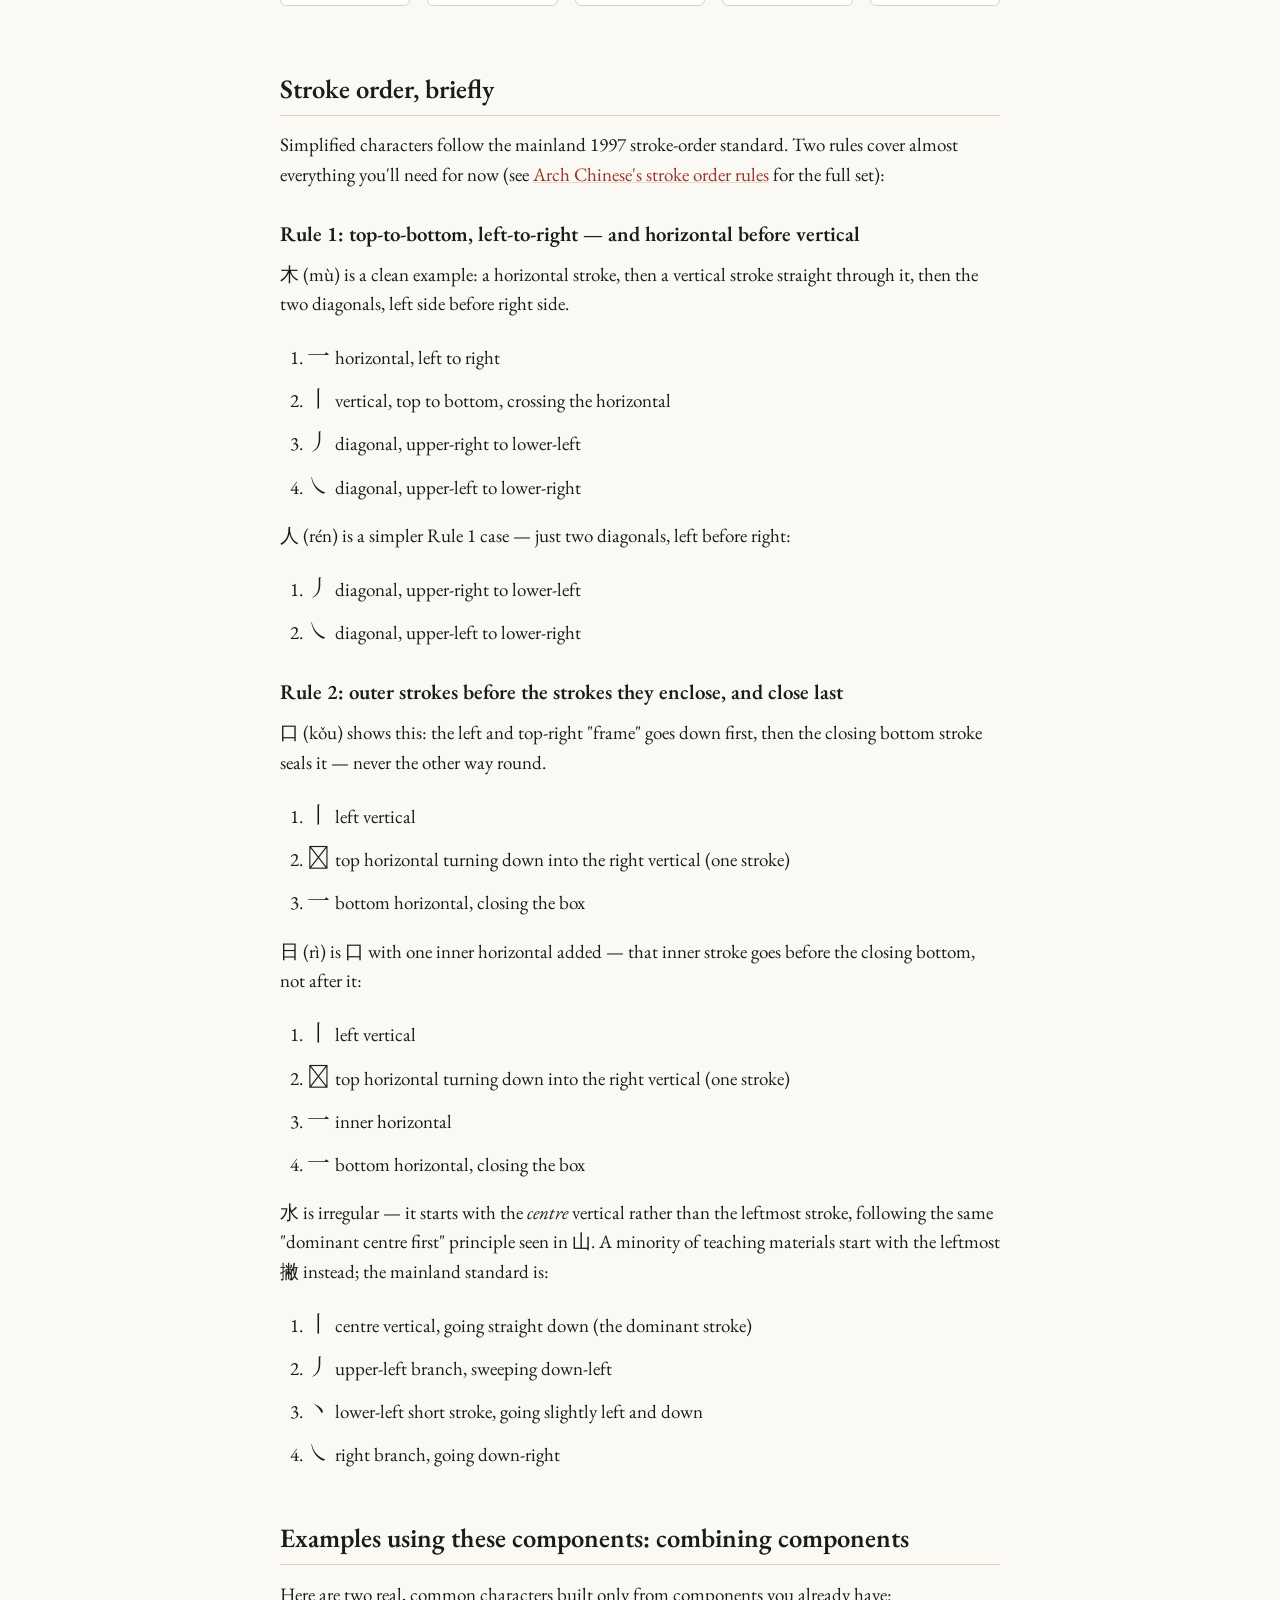
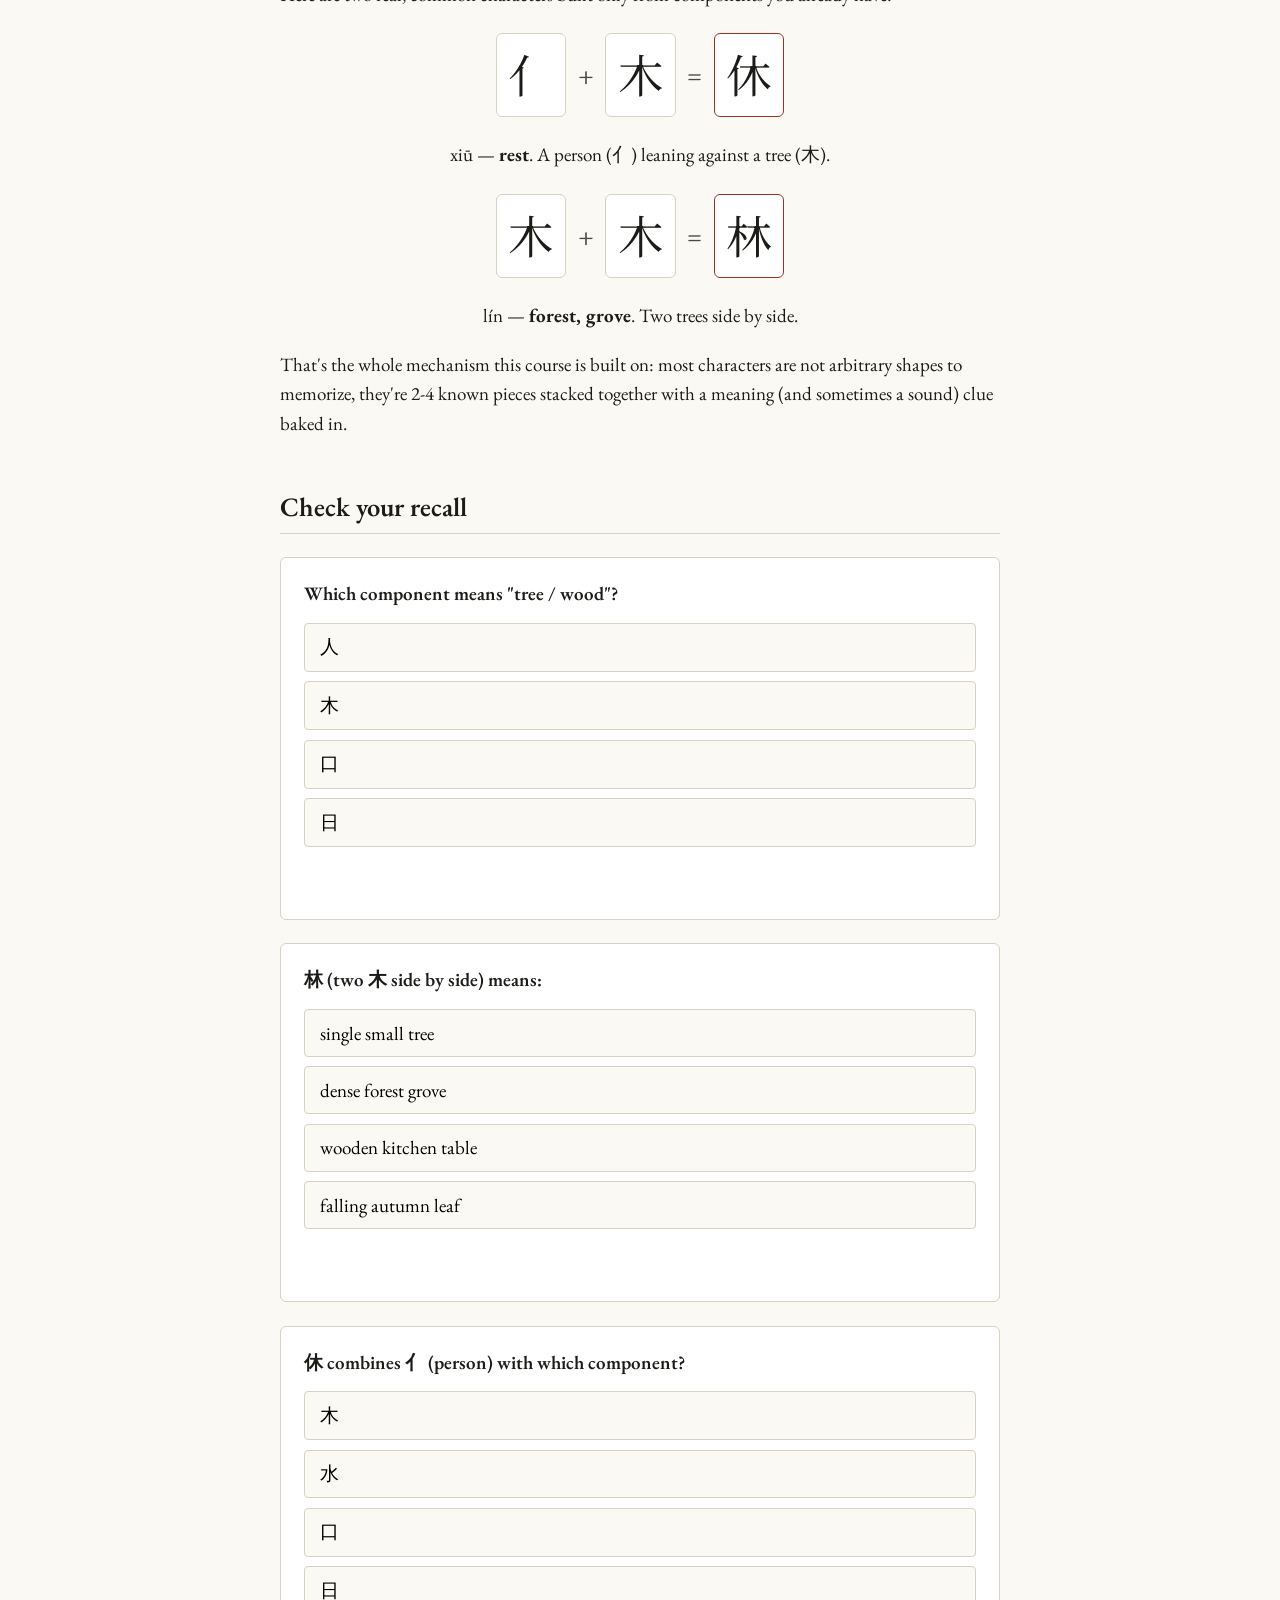
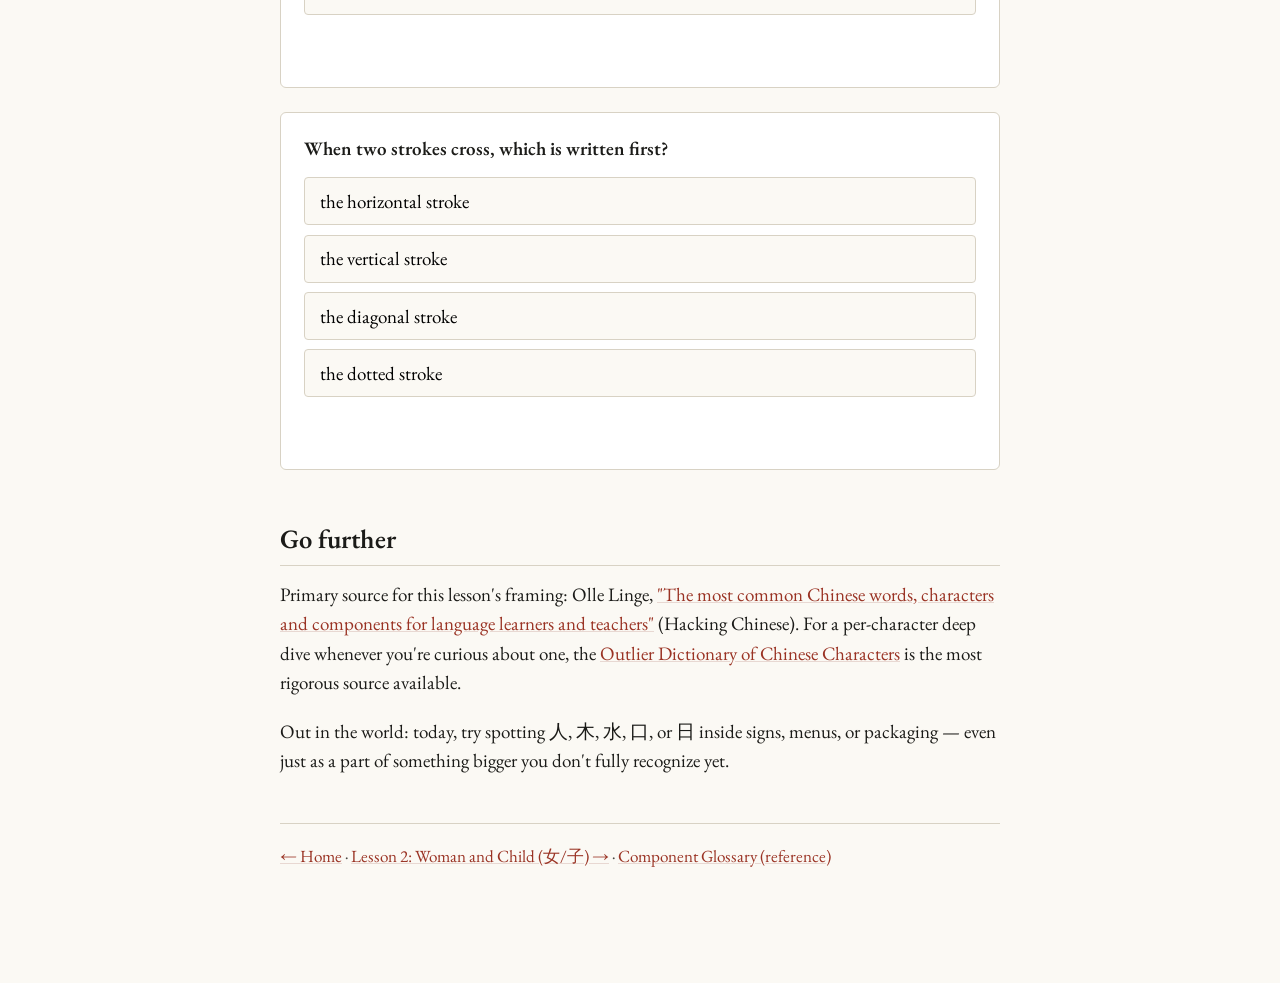
==== commit d0176da2: "Remove overuse of honestly etc" ====
--- a/public_html/lessons/0001-foundational-components.html
+++ b/public_html/lessons/0001-foundational-components.html
@@ -106,7 +106,7 @@
     <li><span class="stroke-glyph">一</span>bottom horizontal, closing the box</li>
   </ol>
 
-  <p>水 is genuinely irregular — it starts with the <em>centre</em> vertical rather than the leftmost stroke, following the same "dominant centre first" principle seen in 山. A minority of teaching materials start with the leftmost 撇 instead; the mainland standard is:</p>
+  <p>水 is irregular — it starts with the <em>centre</em> vertical rather than the leftmost stroke, following the same "dominant centre first" principle seen in 山. A minority of teaching materials start with the leftmost 撇 instead; the mainland standard is:</p>
   <ol class="stroke-steps">
     <li><span class="stroke-glyph">丨</span>centre vertical, going straight down (the dominant stroke)</li>
     <li><span class="stroke-glyph">丿</span>upper-left branch, sweeping down-left</li>
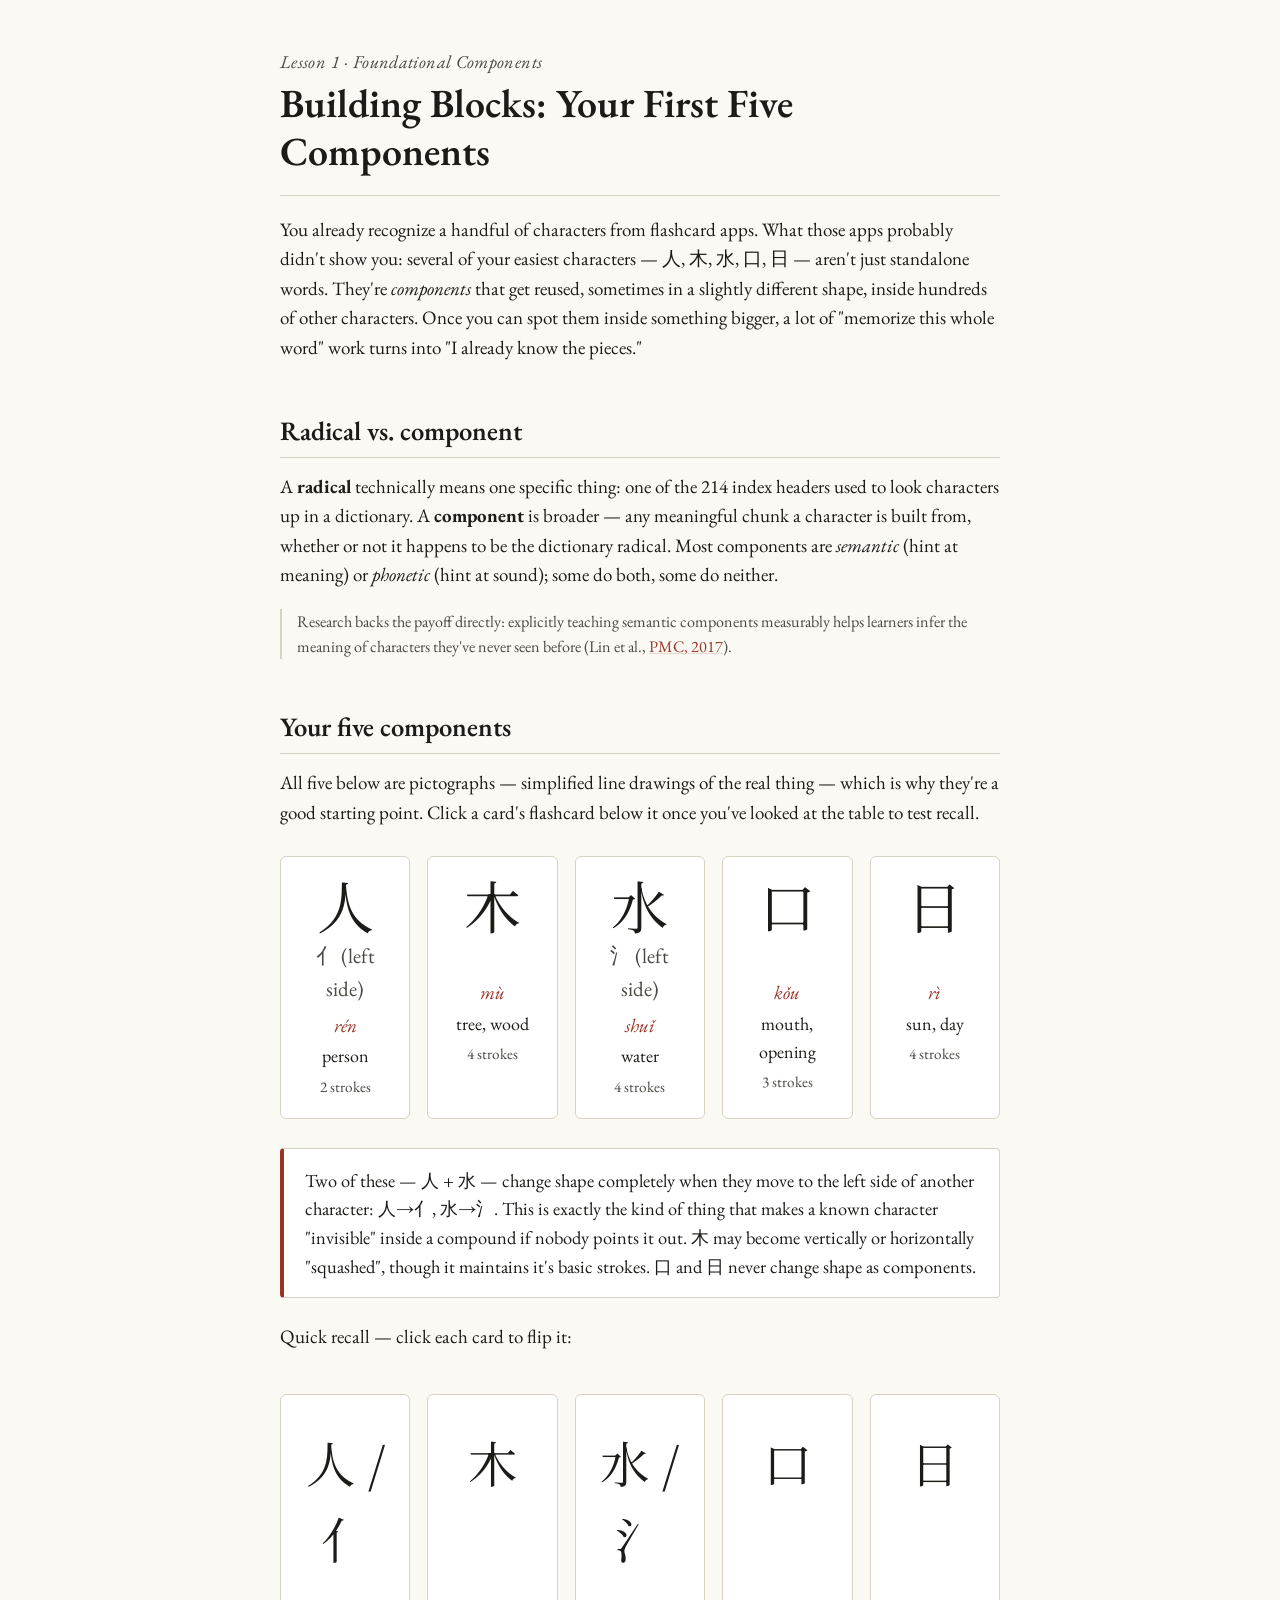
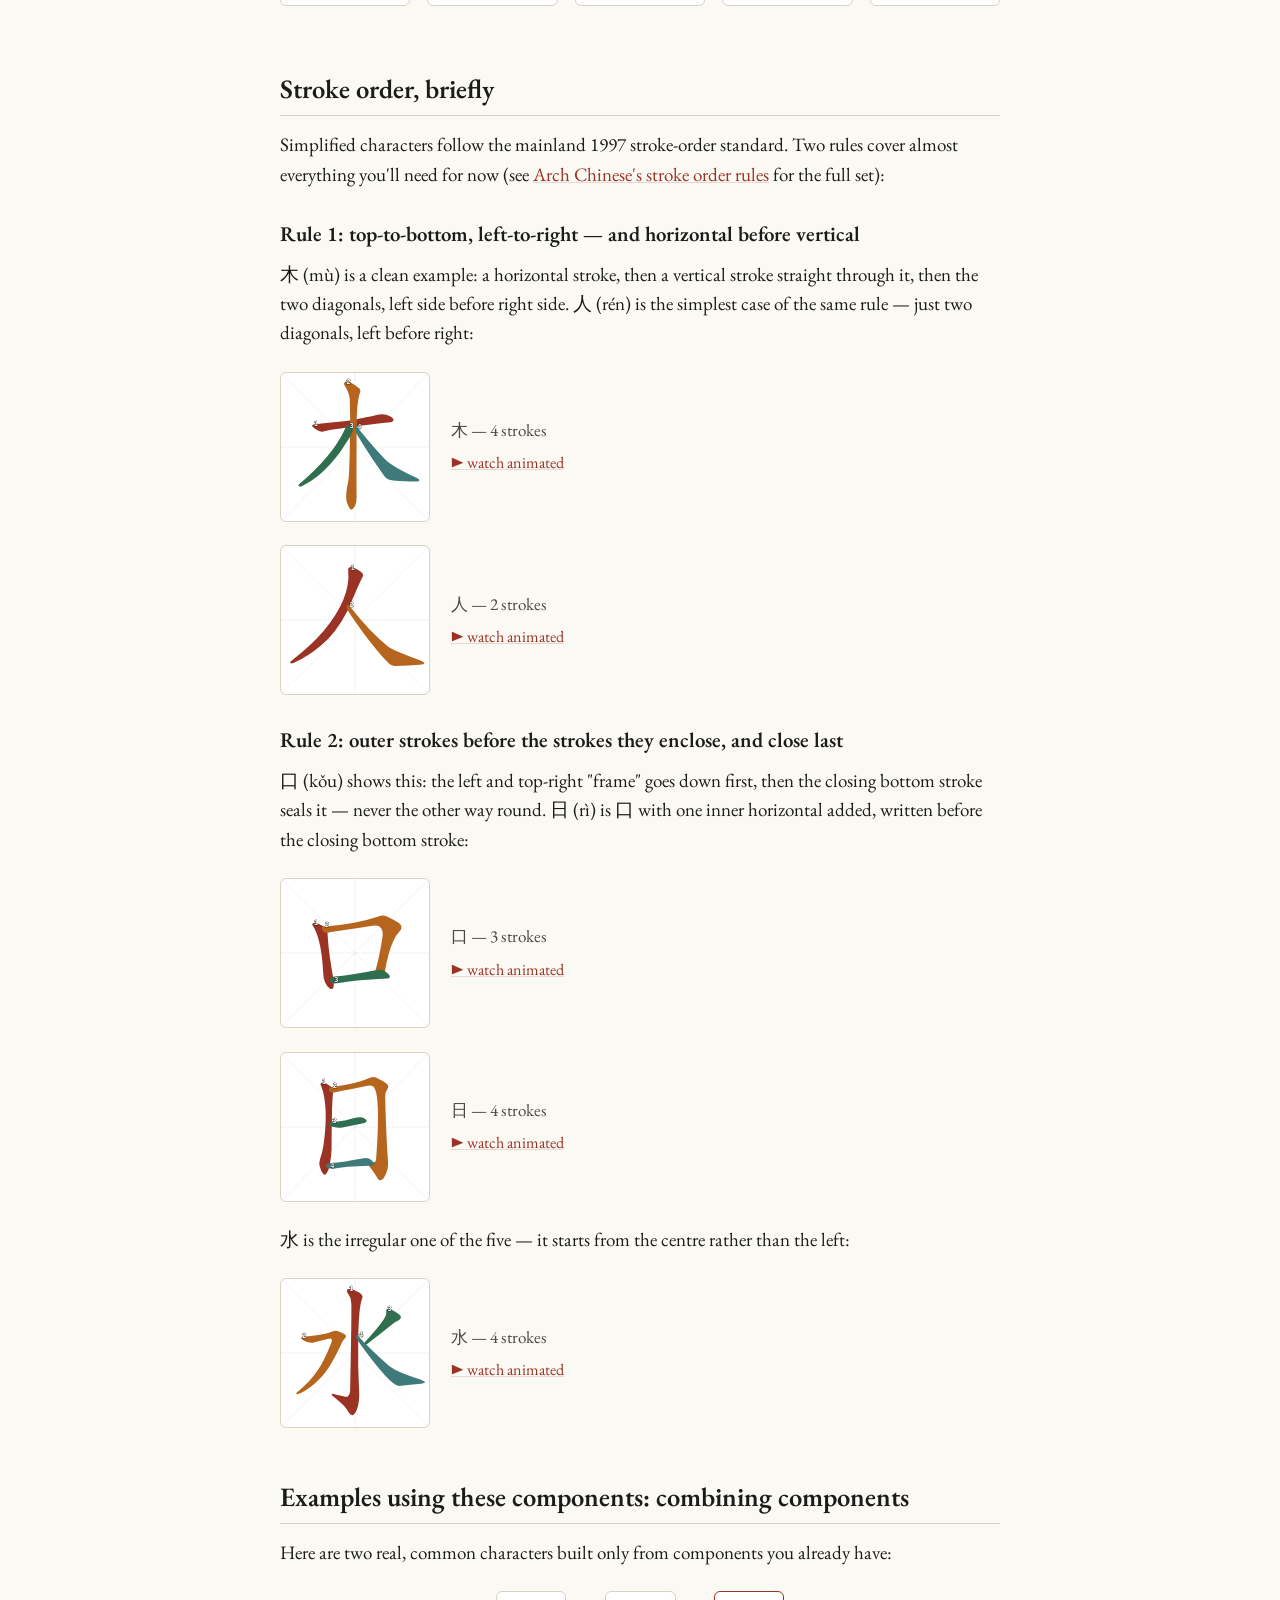
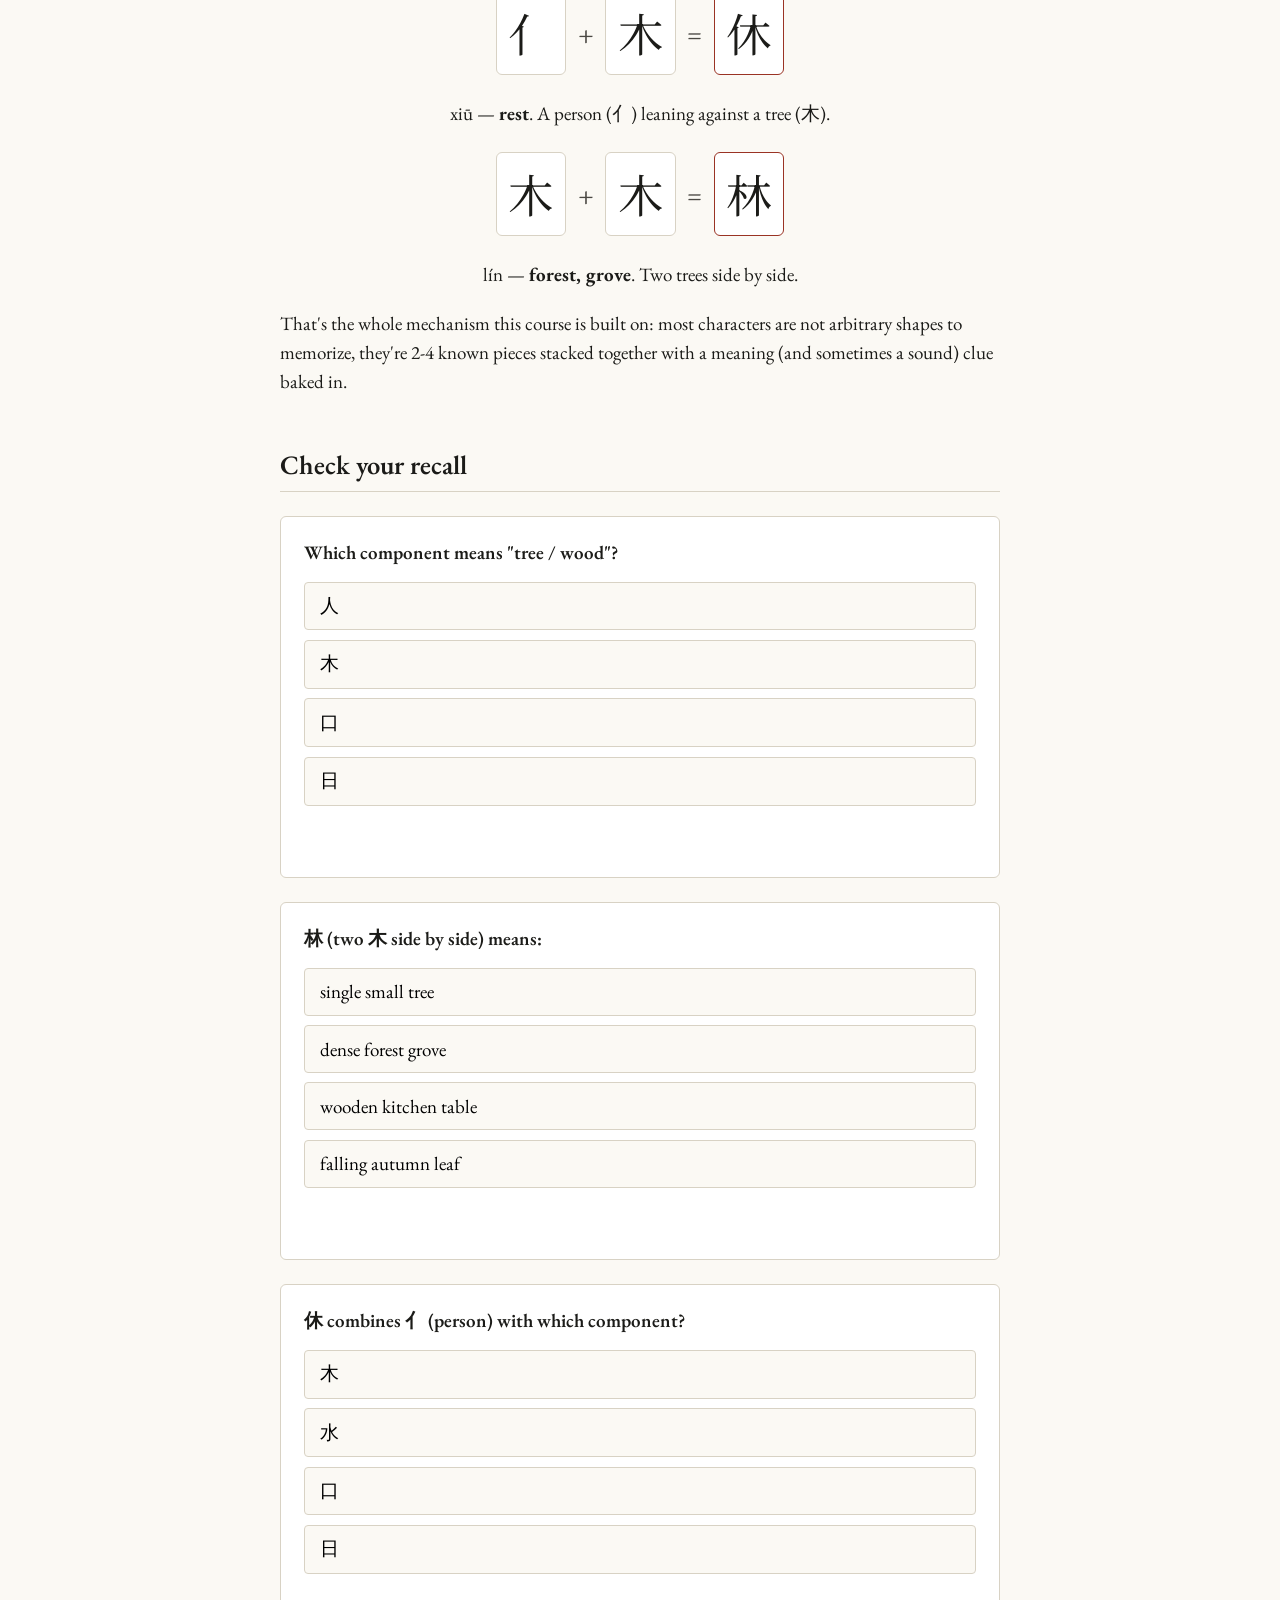
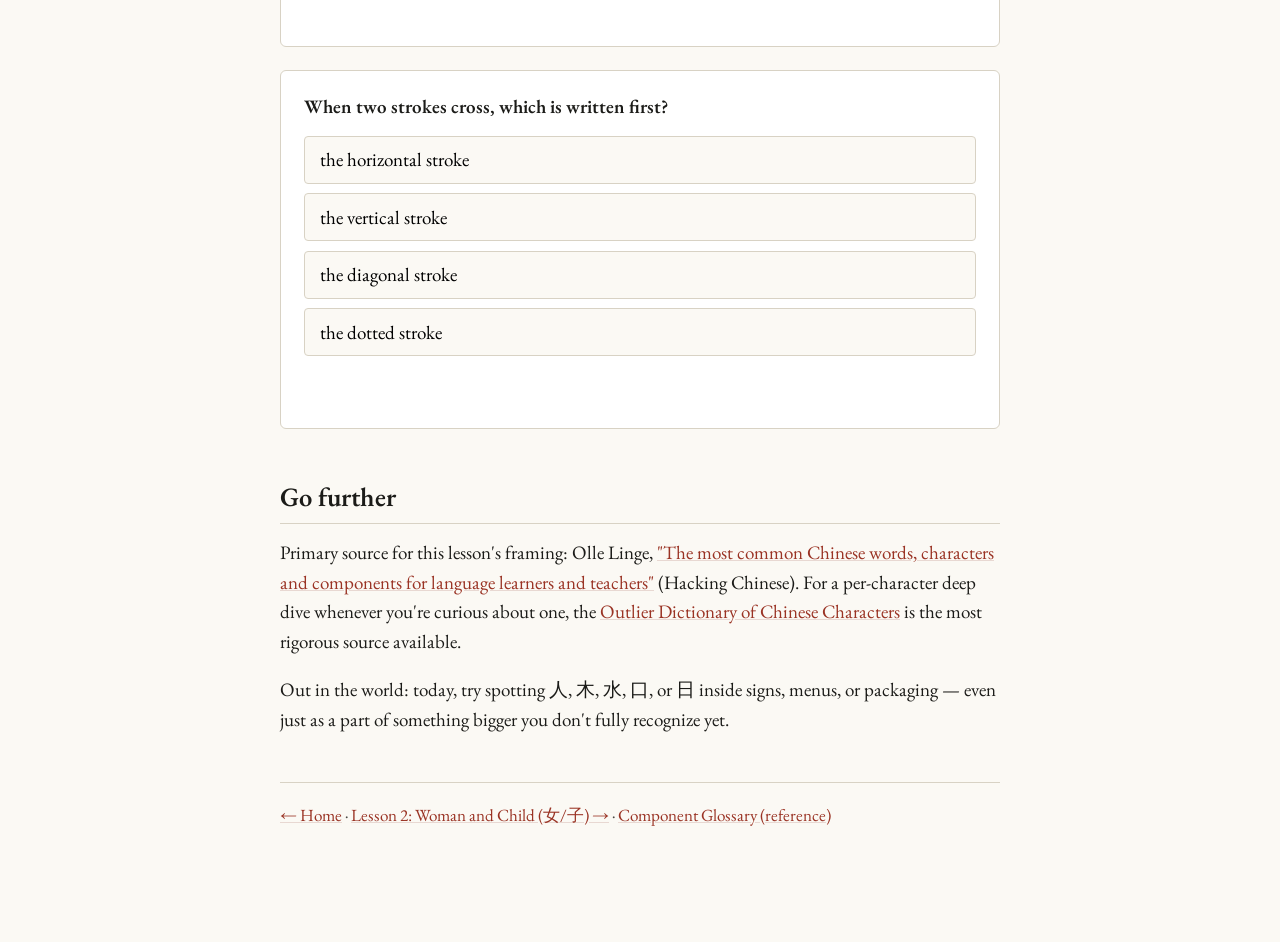
==== commit ca3310c5: "Add stroke animations to all lessons" ====
--- a/public_html/lessons/0001-foundational-components.html
+++ b/public_html/lessons/0001-foundational-components.html
@@ -17,7 +17,7 @@
   <p>You already recognize a handful of characters from flashcard apps. What those apps probably didn't show you: several of your easiest characters — 人, 木, 水, 口, 日 — aren't just standalone words. They're <em>components</em> that get reused, sometimes in a slightly different shape, inside hundreds of other characters. Once you can spot them inside something bigger, a lot of "memorize this whole word" work turns into "I already know the pieces."</p>
 
   <h2>Radical vs. component</h2>
-  <p>A <strong>radical</strong> technically means one specific thing: one of the 214 index headers used to look characters up in a dictionary. A <strong>component</strong> is broader — any meaningful chunk a character is built from, whether or not it happens to be the dictionary radical. Most components are <em>semantic</em> (hint at meaning) or <em>phonetic</em> (hint at sound); some do both, some do neither.
+  <p>A <strong>radical</strong> technically means one specific thing: one of the 214 index headers used to look characters up in a dictionary. A <strong>component</strong> is broader — any meaningful chunk a character is built from, whether or not it happens to be the dictionary radical. Most components are <em>semantic</em> (hint at meaning) or <em>phonetic</em> (hint at sound); some do both, some do neither.</p>
   <p class="sidenote">Research backs the payoff directly: explicitly teaching semantic components measurably helps learners infer the meaning of characters they've never seen before (Lin et al., <a href="https://www.ncbi.nlm.nih.gov/pmc/articles/PMC5660119/">PMC, 2017</a>).</p>
 
   <h2>Your five components</h2>
@@ -78,41 +78,32 @@
   <p>Simplified characters follow the mainland 1997 stroke-order standard. Two rules cover almost everything you'll need for now (see <a href="https://www.archchinese.com/chinese_stroke_order_rules.html">Arch Chinese's stroke order rules</a> for the full set):</p>
 
   <h3>Rule 1: top-to-bottom, left-to-right — and horizontal before vertical</h3>
-  <p>木 (mù) is a clean example: a horizontal stroke, then a vertical stroke straight through it, then the two diagonals, left side before right side.</p>
-  <ol class="stroke-steps">
-    <li><span class="stroke-glyph">一</span>horizontal, left to right</li>
-    <li><span class="stroke-glyph">丨</span>vertical, top to bottom, crossing the horizontal</li>
-    <li><span class="stroke-glyph">丿</span>diagonal, upper-right to lower-left</li>
-    <li><span class="stroke-glyph">㇏</span>diagonal, upper-left to lower-right</li>
-  </ol>
-  <p>人 (rén) is a simpler Rule 1 case — just two diagonals, left before right:</p>
-  <ol class="stroke-steps">
-    <li><span class="stroke-glyph">丿</span>diagonal, upper-right to lower-left</li>
-    <li><span class="stroke-glyph">㇏</span>diagonal, upper-left to lower-right</li>
-  </ol>
+  <p>木 (mù) is a clean example: a horizontal stroke, then a vertical stroke straight through it, then the two diagonals, left side before right side. 人 (rén) is the simplest case of the same rule — just two diagonals, left before right:</p>
+  <div class="stroke-diagram">
+    <img src="../assets/strokes/木.svg" alt="Stroke order diagram for 木, 4 strokes">
+    <div class="stroke-meta">木 — 4 strokes<br><a class="stroke-watch" href="../assets/strokes-animated/木.svg" target="_blank" rel="noopener">▶ watch animated</a></div>
+  </div>
+  <div class="stroke-diagram">
+    <img src="../assets/strokes/人.svg" alt="Stroke order diagram for 人, 2 strokes">
+    <div class="stroke-meta">人 — 2 strokes<br><a class="stroke-watch" href="../assets/strokes-animated/人.svg" target="_blank" rel="noopener">▶ watch animated</a></div>
+  </div>
 
   <h3>Rule 2: outer strokes before the strokes they enclose, and close last</h3>
-  <p>口 (kǒu) shows this: the left and top-right "frame" goes down first, then the closing bottom stroke seals it — never the other way round.</p>
-  <ol class="stroke-steps">
-    <li><span class="stroke-glyph">丨</span>left vertical</li>
-    <li><span class="stroke-glyph">𠃍</span>top horizontal turning down into the right vertical (one stroke)</li>
-    <li><span class="stroke-glyph">一</span>bottom horizontal, closing the box</li>
-  </ol>
-  <p>日 (rì) is 口 with one inner horizontal added — that inner stroke goes before the closing bottom, not after it:</p>
-  <ol class="stroke-steps">
-    <li><span class="stroke-glyph">丨</span>left vertical</li>
-    <li><span class="stroke-glyph">𠃍</span>top horizontal turning down into the right vertical (one stroke)</li>
-    <li><span class="stroke-glyph">一</span>inner horizontal</li>
-    <li><span class="stroke-glyph">一</span>bottom horizontal, closing the box</li>
-  </ol>
+  <p>口 (kǒu) shows this: the left and top-right "frame" goes down first, then the closing bottom stroke seals it — never the other way round. 日 (rì) is 口 with one inner horizontal added, written before the closing bottom stroke:</p>
+  <div class="stroke-diagram">
+    <img src="../assets/strokes/口.svg" alt="Stroke order diagram for 口, 3 strokes">
+    <div class="stroke-meta">口 — 3 strokes<br><a class="stroke-watch" href="../assets/strokes-animated/口.svg" target="_blank" rel="noopener">▶ watch animated</a></div>
+  </div>
+  <div class="stroke-diagram">
+    <img src="../assets/strokes/日.svg" alt="Stroke order diagram for 日, 4 strokes">
+    <div class="stroke-meta">日 — 4 strokes<br><a class="stroke-watch" href="../assets/strokes-animated/日.svg" target="_blank" rel="noopener">▶ watch animated</a></div>
+  </div>
 
-  <p>水 is irregular — it starts with the <em>centre</em> vertical rather than the leftmost stroke, following the same "dominant centre first" principle seen in 山. A minority of teaching materials start with the leftmost 撇 instead; the mainland standard is:</p>
-  <ol class="stroke-steps">
-    <li><span class="stroke-glyph">丨</span>centre vertical, going straight down (the dominant stroke)</li>
-    <li><span class="stroke-glyph">丿</span>upper-left branch, sweeping down-left</li>
-    <li><span class="stroke-glyph">丶</span>lower-left short stroke, going slightly left and down</li>
-    <li><span class="stroke-glyph">㇏</span>right branch, going down-right</li>
-  </ol>
+  <p>水 is the irregular one of the five — it starts from the centre rather than the left:</p>
+  <div class="stroke-diagram">
+    <img src="../assets/strokes/水.svg" alt="Stroke order diagram for 水, 4 strokes">
+    <div class="stroke-meta">水 — 4 strokes<br><a class="stroke-watch" href="../assets/strokes-animated/水.svg" target="_blank" rel="noopener">▶ watch animated</a></div>
+  </div>
 
   <h2>Examples using these components: combining components</h2>
   <p>Here are two real, common characters built only from components you already have:</p>
--- a/public_html/assets/style.css
+++ b/public_html/assets/style.css
@@ -182,19 +182,35 @@
   color: var(--ink-soft);
 }
 
-/* --- Stroke order step list --- */
-
-ol.stroke-steps {
-  padding-left: 1.4rem;
-}
-ol.stroke-steps li {
-  margin-bottom: 0.4rem;
-}
-ol.stroke-steps .stroke-glyph {
-  font-family: 'Noto Serif SC', 'Songti SC', serif;
-  font-size: 1.2rem;
-  margin-right: 0.3rem;
-}
+/* --- Stroke order diagram (assets/strokes, assets/strokes-animated) --- */
+
+.stroke-diagram {
+  display: flex;
+  align-items: center;
+  gap: 1.1rem;
+  margin: 1.25rem 0;
+  flex-wrap: wrap;
+}
+
+.stroke-diagram img {
+  width: 150px;
+  height: 150px;
+  background: var(--card);
+  border: 1px solid var(--rule);
+  border-radius: 6px;
+}
+
+.stroke-diagram .stroke-meta {
+  font-size: 0.9rem;
+  color: var(--ink-soft);
+}
+
+.stroke-diagram .stroke-watch {
+  display: inline-block;
+  margin-top: 0.35rem;
+  font-size: 0.85rem;
+}
+
 
 /* --- Sidenote (Tufte-style margin note, falls back inline on narrow viewports) --- */
 
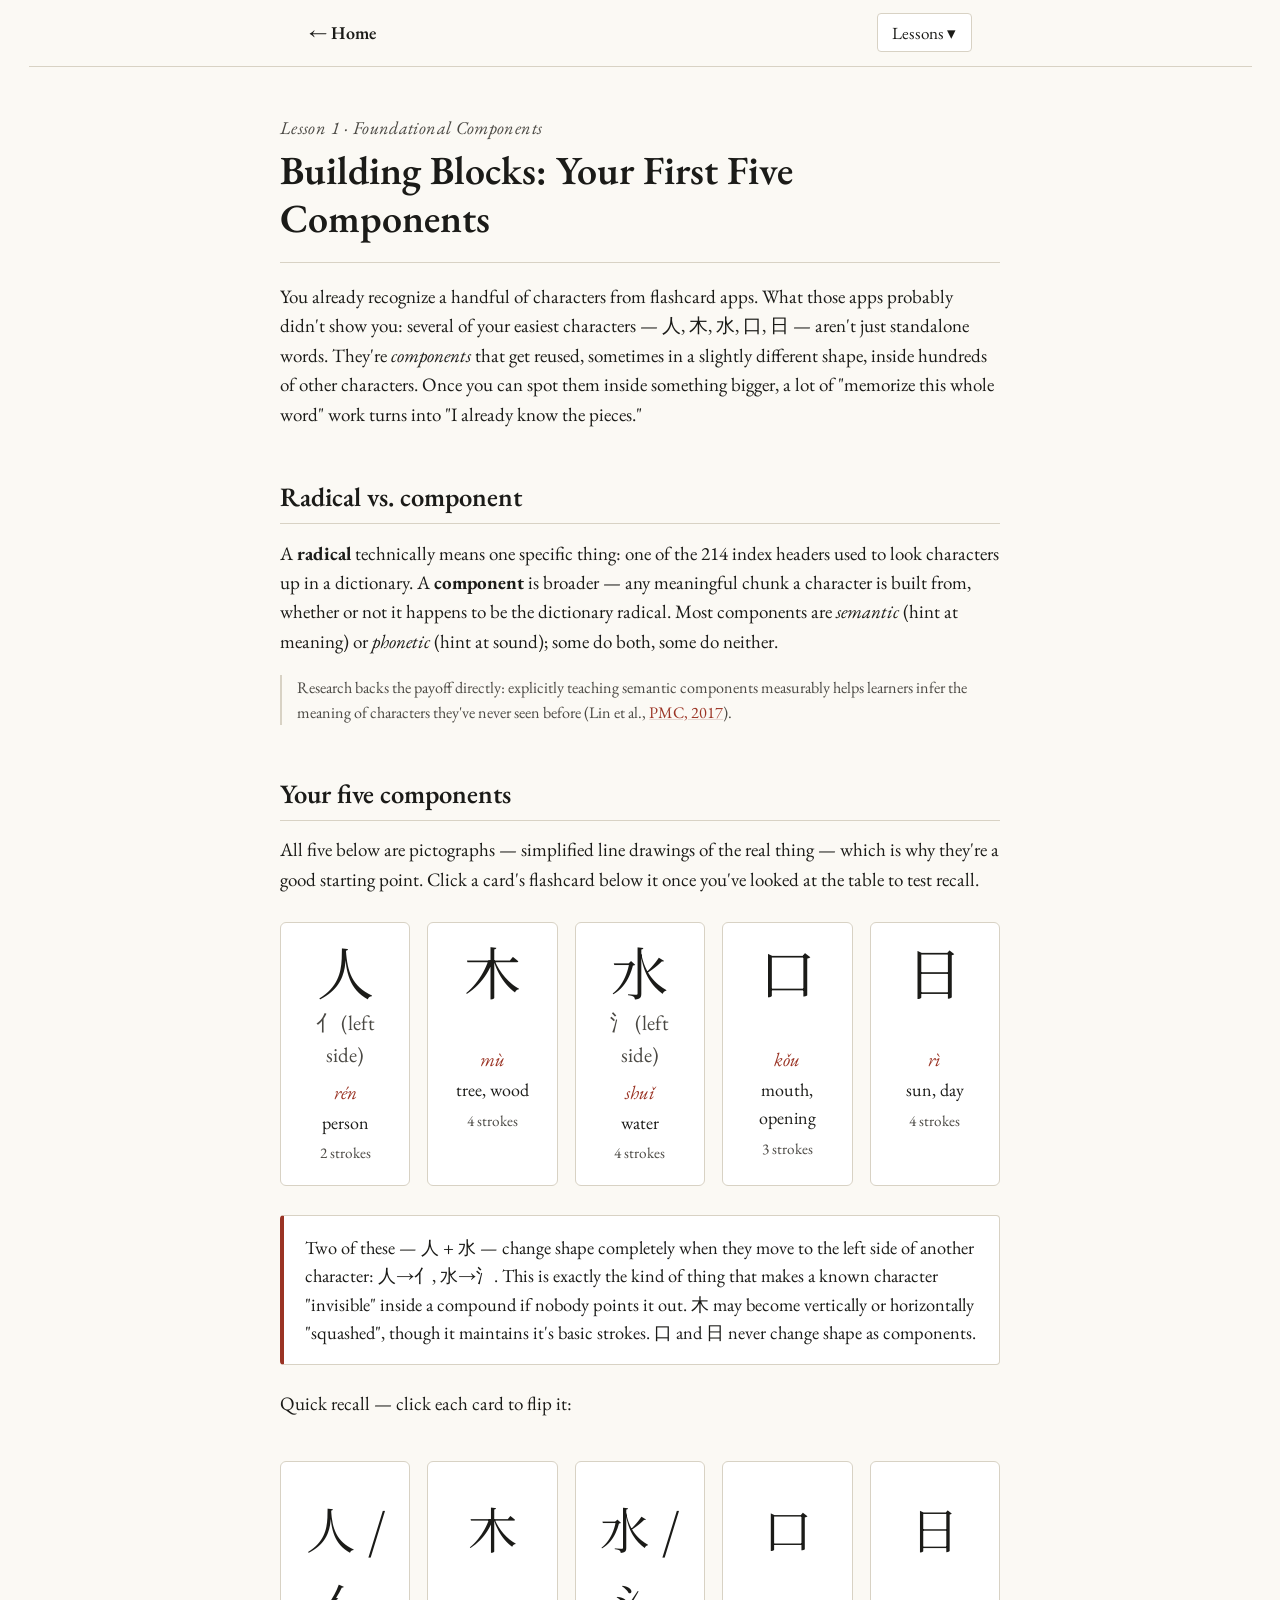
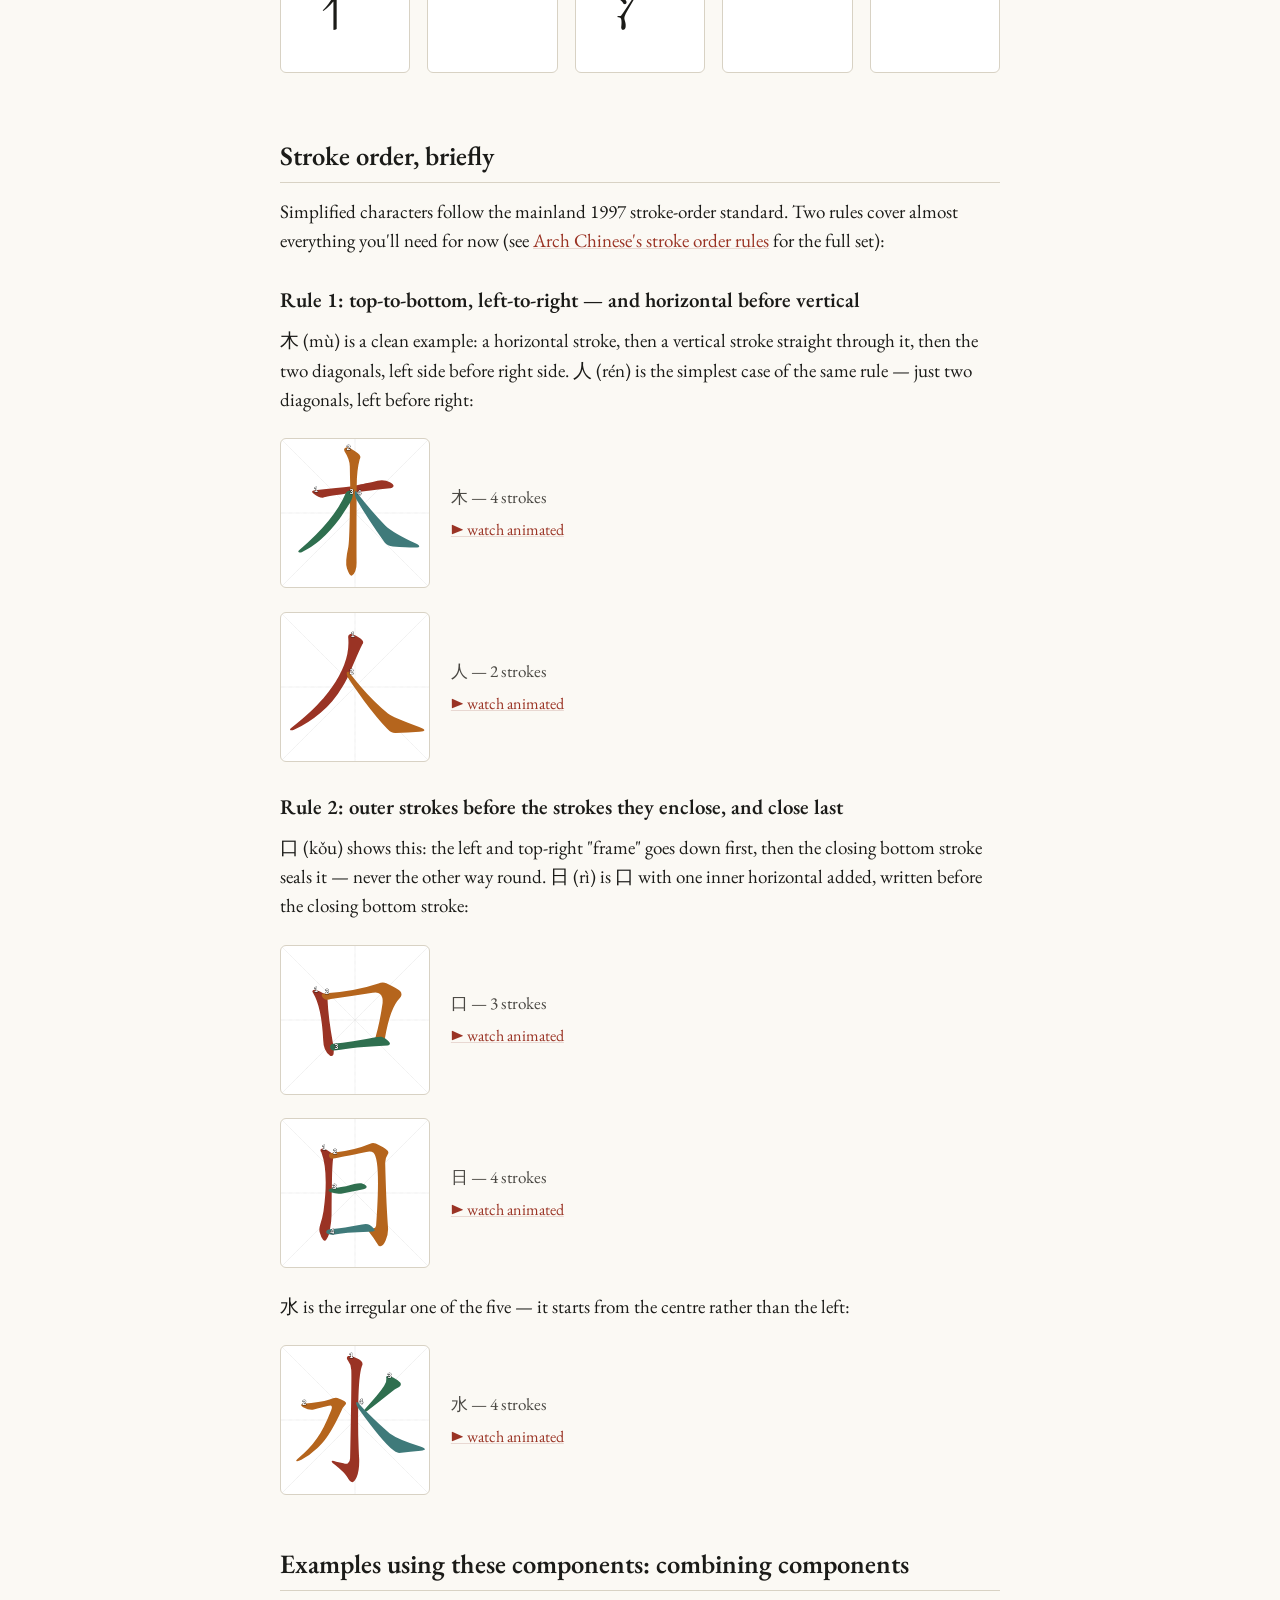
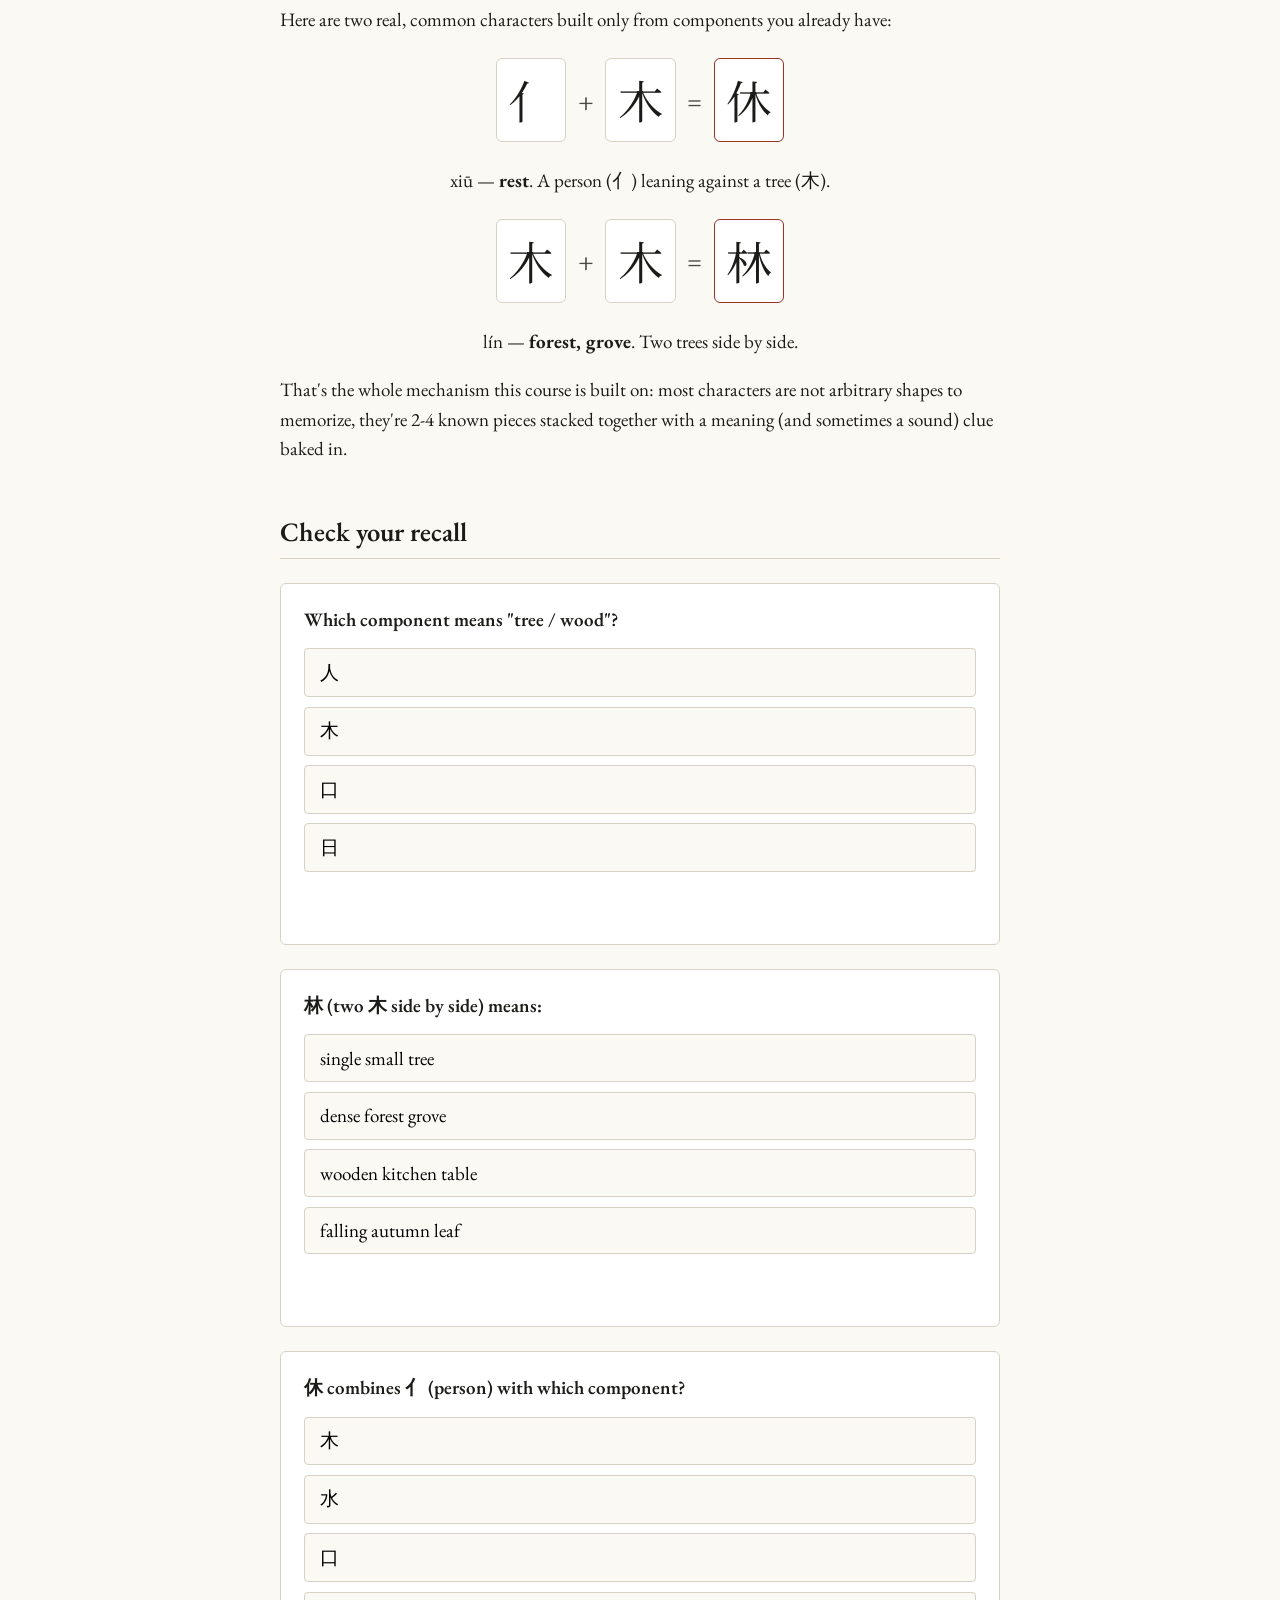
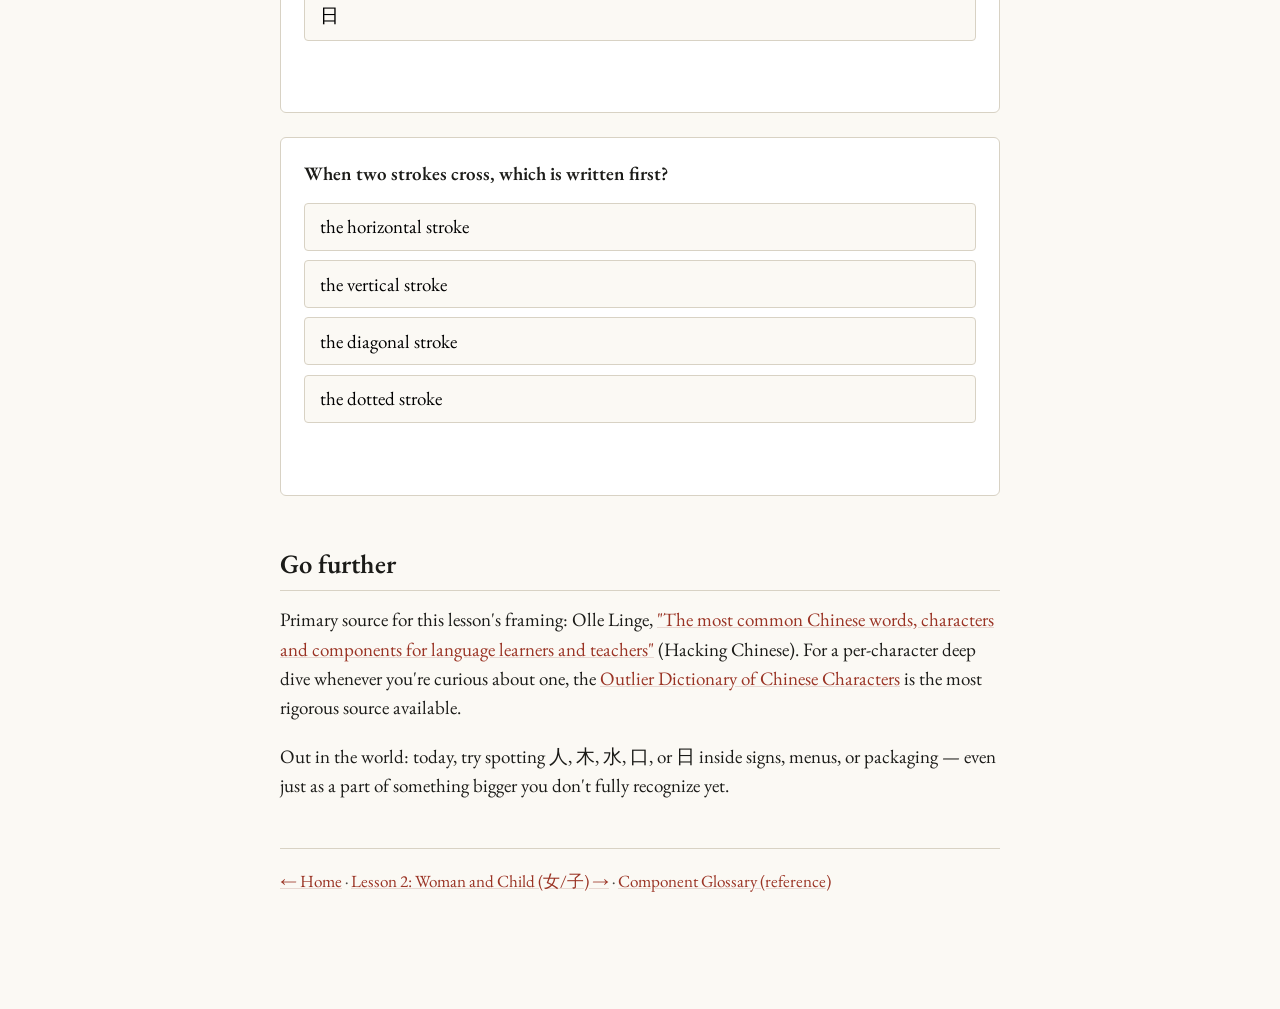
==== commit 6731647f: "Add header" ====
--- a/public_html/lessons/0001-foundational-components.html
+++ b/public_html/lessons/0001-foundational-components.html
@@ -7,6 +7,7 @@
 <link rel="stylesheet" href="../assets/style.css">
 </head>
 <body>
+<div id="site-nav-root"></div>
 <div class="page">
 
   <header class="lesson-header">
@@ -179,5 +180,6 @@
 
 </div>
 <script src="../assets/quiz.js"></script>
+<script src="../assets/nav.js"></script>
 </body>
 </html>
--- a/public_html/assets/style.css
+++ b/public_html/assets/style.css
@@ -321,6 +321,106 @@
   min-height: 1.2em;
 }
 
+/* --- Site header (assets/nav.js): home link + lessons dropdown --- */
+
+header.site-nav {
+  position: sticky;
+  top: 0;
+  z-index: 20;
+  background: var(--paper);
+  border-bottom: 1px solid var(--rule);
+}
+
+.site-nav-inner {
+  max-width: var(--max-width);
+  margin: 0 auto;
+  padding: 0.7rem 1.5rem;
+  display: flex;
+  align-items: center;
+  justify-content: space-between;
+  position: relative;
+}
+
+.site-nav-home {
+  font-weight: 600;
+  font-size: 0.95rem;
+  text-decoration: none;
+  color: var(--ink);
+}
+
+.site-nav-home:hover { color: var(--accent); }
+
+.site-nav-toggle {
+  font-family: inherit;
+  font-size: 0.9rem;
+  background: var(--card);
+  border: 1px solid var(--rule);
+  border-radius: 4px;
+  padding: 0.4rem 0.75rem;
+  cursor: pointer;
+  color: var(--ink);
+}
+
+.site-nav-toggle:hover { border-color: var(--ink-soft); }
+
+.site-nav-toggle[aria-expanded="true"] { border-color: var(--accent); color: var(--accent); }
+
+.site-nav-menu {
+  list-style: none;
+  margin: 0;
+  padding: 0.4rem;
+  position: absolute;
+  right: 1.5rem;
+  top: calc(100% + 0.4rem);
+  background: var(--card);
+  border: 1px solid var(--rule);
+  border-radius: 6px;
+  box-shadow: 0 6px 18px rgba(0, 0, 0, 0.1);
+  min-width: 260px;
+  max-height: 70vh;
+  overflow-y: auto;
+  display: none;
+}
+
+.site-nav-menu.open { display: block; }
+
+.site-nav-menu a {
+  display: flex;
+  align-items: baseline;
+  gap: 0.6rem;
+  padding: 0.5rem 0.6rem;
+  text-decoration: none;
+  color: inherit;
+  border-radius: 4px;
+  font-size: 0.92rem;
+}
+
+.site-nav-menu a:hover { background: var(--accent-soft); }
+
+.site-nav-menu a.current { color: var(--accent); font-weight: 600; }
+
+.site-nav-menu .menu-num {
+  font-size: 0.75rem;
+  color: var(--ink-soft);
+  min-width: 2.4rem;
+}
+
+.site-nav-menu .menu-glyphs {
+  font-family: 'Noto Serif SC', 'Songti SC', serif;
+  color: var(--accent);
+  min-width: 4.5rem;
+}
+
+.site-nav-menu .menu-divider {
+  margin: 0.4rem 0.2rem;
+  border: none;
+  border-top: 1px solid var(--rule);
+}
+
+@media (max-width: 520px) {
+  .site-nav-menu { right: 1rem; min-width: 220px; }
+}
+
 /* --- Nav / footer --- */
 
 nav.lesson-nav, footer.lesson-footer {
@@ -339,6 +439,6 @@
 
 @media print {
   body { background: #fff; padding: 0; }
-  .quiz-mc, .flashcard, nav.lesson-nav, .ask-teacher { display: none; }
+  .quiz-mc, .flashcard, nav.lesson-nav, .ask-teacher, header.site-nav { display: none; }
   a { color: var(--ink); text-decoration: none; }
 }
